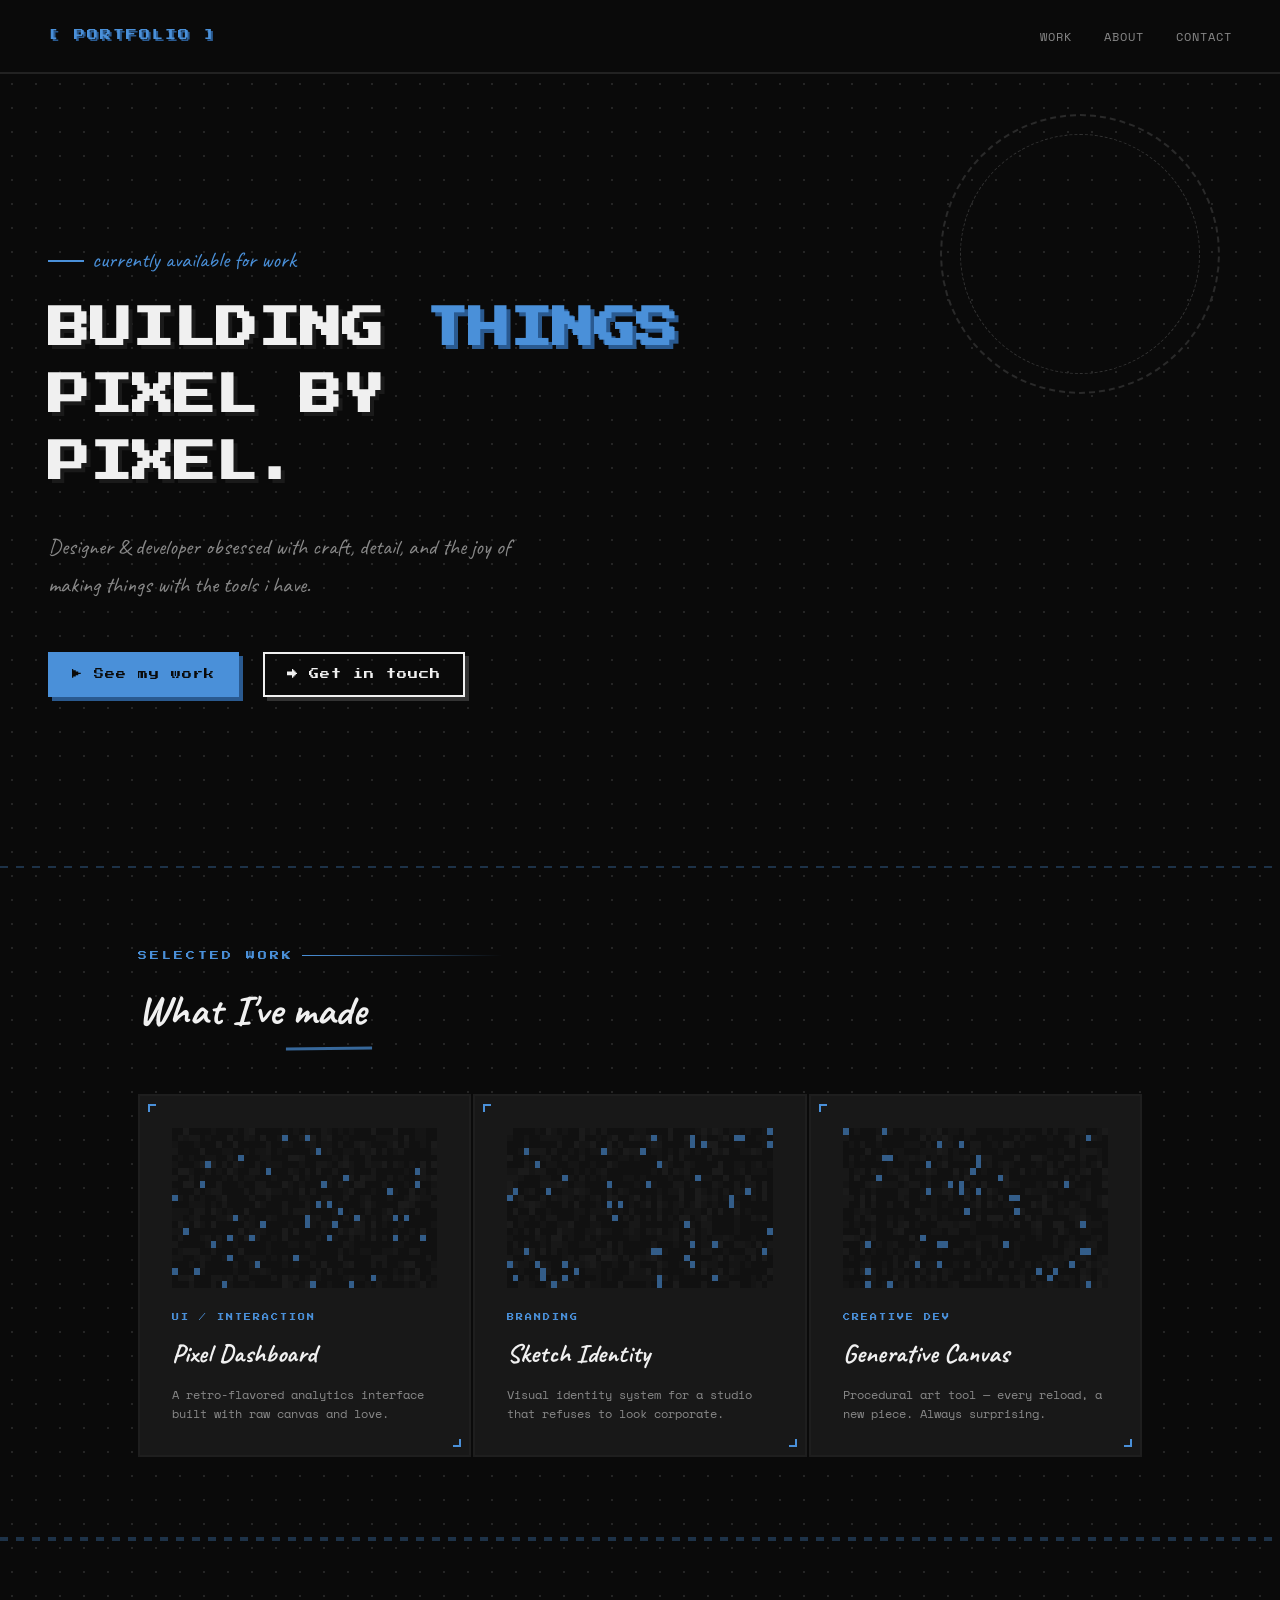
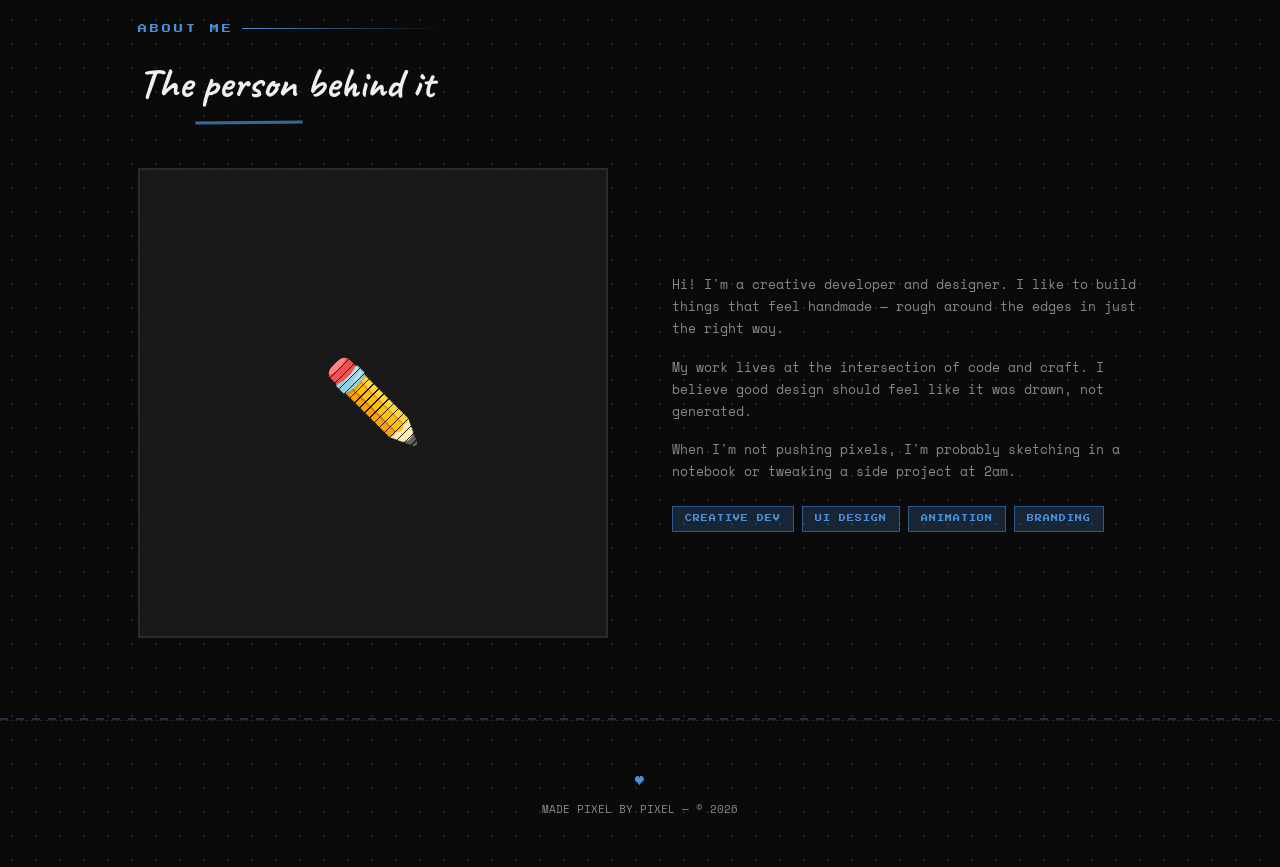
==== main.html @ 8b28a006 "init: template" ====
<!DOCTYPE html>
<html lang="en">
<head>
<meta charset="UTF-8">
<meta name="viewport" content="width=device-width, initial-scale=1.0">
<title>Portfolio — Style Guide</title>
<link href="https://fonts.googleapis.com/css2?family=Press+Start+2P&family=Caveat:wght@400;700&family=Space+Mono:wght@400;700&display=swap" rel="stylesheet">
<link rel="stylesheet" href="main.css">
</head>

<body>

<!-- ─── NAV ─────────────────────────────── -->
<nav>
  <div class="logo">[ PORTFOLIO ]</div>
  <ul class="nav-links">
    <li><a href="#">work</a></li>
    <li><a href="#">about</a></li>
    <li><a href="#">contact</a></li>
  </ul>
</nav>

<!-- ─── HERO ─────────────────────────────── -->
<div class="hero">
  <div class="eyebrow">currently available for work</div>
  <h1>BUILDING <span>THINGS</span><br>PIXEL BY<br>PIXEL.</h1>
  <p class="hero-sub">Designer & developer obsessed with craft, detail, and the joy of making things with the tools i have.</p>
  <div class="btn-group">
    <a href="#" class="btn btn-primary">▶ See my work</a>
    <a href="#" class="btn btn-outline">→ Get in touch</a>
  </div>
</div>

<div class="divider"></div>

<!-- ─── WORK ──────────────────────────────── -->
<section>
  <div class="section-label">selected work</div>
  <h2>What I've <span class="sketch-underline">made</span></h2>

  <div class="work-grid">
    <div class="work-card">
      <div class="card-img">
        <canvas id="c1" width="48" height="24"></canvas>
      </div>
      <div class="card-tag">UI / INTERACTION</div>
      <div class="card-title">Pixel Dashboard</div>
      <p class="card-desc">A retro-flavored analytics interface built with raw canvas and love.</p>
    </div>
    <div class="work-card">
      <div class="card-img">
        <canvas id="c2" width="48" height="24"></canvas>
      </div>
      <div class="card-tag">BRANDING</div>
      <div class="card-title">Sketch Identity</div>
      <p class="card-desc">Visual identity system for a studio that refuses to look corporate.</p>
    </div>
    <div class="work-card">
      <div class="card-img">
        <canvas id="c3" width="48" height="24"></canvas>
      </div>
      <div class="card-tag">CREATIVE DEV</div>
      <div class="card-title">Generative Canvas</div>
      <p class="card-desc">Procedural art tool — every reload, a new piece. Always surprising.</p>
    </div>
  </div>
</section>

<div class="divider"></div>

<!-- ─── STYLE GUIDE ──────────────────────── -->
<section class="hidden">
  <div class="section-label">style guide</div>
  <h2>The Design <span class="sketch-underline">System</span></h2>

  <div class="guide-grid">
    <!-- Colors -->
    <div class="guide-block">
      <div class="guide-title">// COLOR PALETTE</div>
      <div class="swatch-row">
        <div>
          <div class="swatch" style="background:#0a0a0a;border:2px solid #2a2a2a;"></div>
          <div class="swatch-label">BLACK<br>#0a0a0a</div>
        </div>
        <div>
          <div class="swatch" style="background:#181818;border:2px solid #2a2a2a;"></div>
          <div class="swatch-label">PANEL<br>#181818</div>
        </div>
        <div>
          <div class="swatch" style="background:#f0f0f0;"></div>
          <div class="swatch-label">WHITE<br>#f0f0f0</div>
        </div>
        <div>
          <div class="swatch" style="background:#4a90d9;"></div>
          <div class="swatch-label">BAY<br>#4a90d9</div>
        </div>
        <div>
          <div class="swatch" style="background:#2a5a90;"></div>
          <div class="swatch-label">DIM<br>#2a5a90</div>
        </div>
      </div>
    </div>

    <!-- Typography -->
    <div class="guide-block">
      <div class="guide-title">// TYPOGRAPHY</div>

      <div class="type-specimen">
        <div class="type-meta">Press Start 2P — headings, UI labels</div>
        <div style="font-family:'Press Start 2P',monospace;font-size:14px;color:var(--white);">HELLO WORLD</div>
      </div>
      <div class="type-specimen">
        <div class="type-meta">Caveat — display text, sketch feel</div>
        <div style="font-family:'Caveat',cursive;font-size:30px;font-weight:700;color:var(--white);">Hello World</div>
      </div>
      <div class="type-specimen">
        <div class="type-meta">Space Mono — body, code, UI</div>
        <div style="font-family:'Space Mono',monospace;font-size:13px;color:var(--white);">Hello World — 0123456789</div>
      </div>
    </div>

    <!-- Buttons -->
    <div class="guide-block">
      <div class="guide-title">// COMPONENTS — BUTTONS</div>
      <div style="display:flex;flex-direction:column;gap:1rem;align-items:flex-start;">
        <a href="#" class="btn btn-primary">▶ Primary Action</a>
        <a href="#" class="btn btn-outline">→ Secondary</a>
      </div>
    </div>

    <!-- Effects -->
    <div class="guide-block">
      <div class="guide-title">// EFFECTS & TEXTURE</div>
      <div style="display:flex;flex-direction:column;gap:1rem;">
        <div style="padding:1rem;background:var(--panel);border:2px solid #2a2a2a;position:relative;">
          <div style="position:absolute;top:6px;left:6px;width:6px;height:6px;border-top:2px solid var(--bay-blue);border-left:2px solid var(--bay-blue);"></div>
          <div style="position:absolute;bottom:6px;right:6px;width:6px;height:6px;border-bottom:2px solid var(--bay-blue);border-right:2px solid var(--bay-blue);"></div>
          <span style="font-size:12px;color:var(--muted);">Pixel corner card</span>
        </div>
        <div style="padding:1rem;background:var(--bay-glow);border:2px solid var(--bay-blue);box-shadow:0 0 18px var(--bay-glow);">
          <span style="font-size:12px;color:var(--bay-blue);font-family:'Press Start 2P',monospace;font-size:8px;">BLUE LIGHT PANEL</span>
        </div>
        <div style="height:2px;background:repeating-linear-gradient(90deg,var(--bay-blue) 0px,var(--bay-blue) 8px,transparent 8px,transparent 16px);"></div>
        <div style="font-family:'Caveat',cursive;font-size:18px;color:var(--muted);">— dashed rules, hatch fills, rough edges</div>
      </div>
    </div>
  </div>

  <!-- Skills tags demo -->
  <div class="guide-title" style="margin-top:1rem;">// TAGS & LABELS</div>
  <div class="skill-list">
    <span class="skill-pill">REACT</span>
    <span class="skill-pill">CANVAS</span>
    <span class="skill-pill">THREE.JS</span>
    <span class="skill-pill">CSS</span>
    <span class="skill-pill">MOTION</span>
    <span class="skill-pill">FIGMA</span>
  </div>
</section>

<div class="divider"></div>

<!-- ─── ABOUT ──────────────────────────────── -->
<section>
  <div class="section-label">about me</div>
  <h2>The <span class="sketch-underline">person</span> behind it</h2>

  <div class="about-wrap">
    <div class="sketch-avatar">✏️</div>
    <div class="about-text">
      <p>Hi! I'm a creative developer and designer. I like to build things that feel handmade — rough around the edges in just the right way.</p>
      <p>My work lives at the intersection of code and craft. I believe good design should feel like it was drawn, not generated.</p>
      <p>When I'm not pushing pixels, I'm probably sketching in a notebook or tweaking a side project at 2am.</p>
      <div class="skill-list">
        <span class="skill-pill">CREATIVE DEV</span>
        <span class="skill-pill">UI DESIGN</span>
        <span class="skill-pill">ANIMATION</span>
        <span class="skill-pill">BRANDING</span>
      </div>
    </div>
  </div>
</section>

<div class="divider"></div>

<!-- ─── FOOTER ────────────────────────────── -->
<footer>
  <div class="pixel-heart">♥</div>
  <p>MADE PIXEL BY PIXEL — © 2026</p>
</footer>

<!-- ─── CANVAS PIXEL ART FILLS ───────────── -->
<script>
  function drawPixelNoise(id, accentColor) {
    const canvas = document.getElementById(id);
    if (!canvas) return;
    const ctx = canvas.getContext('2d');
    const W = canvas.width, H = canvas.height;
    const palette = ['#111', '#181818', '#1e1e1e', '#222', accentColor || '#4a90d9'];
    for (let y = 0; y < H; y++) {
      for (let x = 0; x < W; x++) {
        const r = Math.random();
        let color;
        if (r < 0.55) color = palette[0];
        else if (r < 0.75) color = palette[1];
        else if (r < 0.88) color = palette[2];
        else if (r < 0.96) color = palette[3];
        else color = palette[4];
        ctx.fillStyle = color;
        ctx.fillRect(x, y, 1, 1);
      }
    }
  }
  drawPixelNoise('c1', '#4a90d9');
  drawPixelNoise('c2', '#4a90d9');
  drawPixelNoise('c3', '#4a90d9');
</script>

</body>
</html>
---- main.css ----
/* ─── DESIGN TOKENS ─────────────────────────────────── */
:root {
  --black: #0a0a0a;
  --off-black: #111111;
  --panel: #181818;
  --white: #f0f0f0;
  --muted: #888;
  --bay-blue: #4a90d9;
  --bay-glow: #4a90d933;
  --bay-dim: #2a5a90;
  --grid-color: #1e1e1e;
  --pixel: 2px;
}

/*  utilities */

.hidden {
  display: none;
}

/* ─── RESET ─────────────────────────────────────────── */
*,
*::before,
*::after {
  box-sizing: border-box;
  margin: 0;
  padding: 0;
}

/* ─── BODY ───────────────────────────────────────────── */
body {
  background-color: var(--black);
  color: var(--white);
  font-family: "Space Mono", monospace;
  font-size: 14px;
  line-height: 1.7;
  min-height: 100vh;
  /* Dot-grid background — sketch paper feel */
  background-image: radial-gradient(circle, #252525 1px, transparent 1px);
  background-size: 24px 24px;
  overflow-x: hidden;
}

/* ─── PIXEL BORDER UTILITY ──────────────────────────── */
/* Hand-drawn pixel border via box-shadow stacking */
.px-border {
  box-shadow:
    -2px 0 0 0 var(--white),
    2px 0 0 0 var(--white),
    0 -2px 0 0 var(--white),
    0 2px 0 0 var(--white),
    -2px -2px 0 0 var(--black),
    2px -2px 0 0 var(--black),
    -2px 2px 0 0 var(--black),
    2px 2px 0 0 var(--black);
}

.px-border-blue {
  box-shadow:
    -2px 0 0 0 var(--bay-blue),
    2px 0 0 0 var(--bay-blue),
    0 -2px 0 0 var(--bay-blue),
    0 2px 0 0 var(--bay-blue),
    -2px -2px 0 0 var(--black),
    2px -2px 0 0 var(--black),
    -2px 2px 0 0 var(--black),
    2px 2px 0 0 var(--black),
    0 0 24px 2px var(--bay-glow);
}

/* ─── PIXEL TEXT (display headings) ─────────────────── */
.font-pixel {
  font-family: "Press Start 2P", monospace;
}
.font-sketch {
  font-family: "Caveat", cursive;
}
.font-mono {
  font-family: "Space Mono", monospace;
}

/* ─── NAV ─────────────────────────────────────────────── */
nav {
  display: flex;
  align-items: center;
  justify-content: space-between;
  padding: 1.5rem 3rem;
  border-bottom: 2px solid #222;
  position: sticky;
  top: 0;
  background: var(--black);
  z-index: 100;
}

.logo {
  font-family: "Press Start 2P", monospace;
  font-size: 11px;
  color: var(--bay-blue);
  letter-spacing: 2px;
  text-shadow: 2px 2px 0 var(--bay-dim);
  image-rendering: pixelated;
}

.nav-links {
  display: flex;
  gap: 2rem;
  list-style: none;
}

.nav-links a {
  color: var(--muted);
  text-decoration: none;
  font-family: "Space Mono", monospace;
  font-size: 12px;
  letter-spacing: 1px;
  text-transform: uppercase;
  transition: color 0.15s;
  position: relative;
}

.nav-links a::after {
  content: "";
  position: absolute;
  bottom: -4px;
  left: 0;
  width: 0;
  height: 2px;
  background: var(--bay-blue);
  transition: width 0.2s;
}

.nav-links a:hover {
  color: var(--white);
}
.nav-links a:hover::after {
  width: 100%;
}

/* ─── HERO ─────────────────────────────────────────────── */
.hero {
  min-height: 88vh;
  display: flex;
  flex-direction: column;
  justify-content: center;
  padding: 4rem 3rem;
  position: relative;
  overflow: hidden;
}

/* Sketch corner deco (SVG inline) */
.hero::before {
  content: "";
  position: absolute;
  top: 40px;
  right: 60px;
  width: 280px;
  height: 280px;
  border: 2px dashed #2a2a2a;
  border-radius: 50%;
  animation: spin 30s linear infinite;
}

.hero::after {
  content: "";
  position: absolute;
  top: 60px;
  right: 80px;
  width: 240px;
  height: 240px;
  border: 1px dashed #333;
  border-radius: 50%;
  animation: spin 20s linear infinite reverse;
}

@keyframes spin {
  to {
    transform: rotate(360deg);
  }
}

.eyebrow {
  font-family: "Caveat", cursive;
  font-size: 22px;
  color: var(--bay-blue);
  margin-bottom: 1rem;
  display: flex;
  align-items: center;
  gap: 12px;
}

.eyebrow::before {
  content: "";
  display: inline-block;
  width: 32px;
  height: 2px;
  background: var(--bay-blue);
  image-rendering: pixelated;
  box-shadow: 4px 0 0 var(--bay-blue);
}

h1 {
  font-family: "Press Start 2P", monospace;
  font-size: clamp(20px, 3.5vw, 42px);
  line-height: 1.6;
  color: var(--white);
  text-shadow: 4px 4px 0 #1a1a1a;
  max-width: 700px;
  margin-bottom: 2rem;
}

h1 span {
  color: var(--bay-blue);
  text-shadow: 4px 4px 0 var(--bay-dim);
}

.hero-sub {
  font-family: "Caveat", cursive;
  font-size: 22px;
  color: var(--muted);
  max-width: 480px;
  margin-bottom: 3rem;
}

/* ─── BUTTONS ─────────────────────────────────────────── */
.btn {
  display: inline-flex;
  align-items: center;
  gap: 10px;
  font-family: "Press Start 2P", monospace;
  font-size: 10px;
  padding: 14px 24px;
  text-decoration: none;
  cursor: pointer;
  border: none;
  transition:
    transform 0.1s,
    box-shadow 0.1s;
  image-rendering: pixelated;
  letter-spacing: 1px;
}

.btn:active {
  transform: translate(2px, 2px);
}

.btn-primary {
  background: var(--bay-blue);
  color: var(--black);
  box-shadow: 4px 4px 0 var(--bay-dim);
}

.btn-primary:hover {
  box-shadow: 6px 6px 0 var(--bay-dim);
  transform: translate(-1px, -1px);
}

.btn-outline {
  background: transparent;
  color: var(--white);
  box-shadow:
    4px 4px 0 #333,
    inset 0 0 0 2px var(--white);
}

.btn-outline:hover {
  color: var(--bay-blue);
  box-shadow:
    4px 4px 0 var(--bay-dim),
    inset 0 0 0 2px var(--bay-blue);
  transform: translate(-1px, -1px);
}

.btn-group {
  display: flex;
  gap: 1.5rem;
  flex-wrap: wrap;
}

/* ─── SECTION WRAPPER ─────────────────────────────────── */
section {
  padding: 5rem 3rem;
  max-width: 1100px;
  margin: 0 auto;
}

.section-label {
  font-family: "Press Start 2P", monospace;
  font-size: 9px;
  letter-spacing: 3px;
  color: var(--bay-blue);
  text-transform: uppercase;
  margin-bottom: 0.75rem;
  display: flex;
  align-items: center;
  gap: 8px;
}

.section-label::after {
  content: "";
  flex: 1;
  height: 1px;
  background: linear-gradient(90deg, var(--bay-blue), transparent);
  max-width: 200px;
}

h2 {
  font-family: "Caveat", cursive;
  font-size: 42px;
  font-weight: 700;
  margin-bottom: 3rem;
  color: var(--white);
}

/* ─── WORK GRID ───────────────────────────────────────── */
.work-grid {
  display: grid;
  grid-template-columns: repeat(auto-fill, minmax(300px, 1fr));
  gap: 2px;
}

.work-card {
  background: var(--panel);
  padding: 2rem;
  position: relative;
  cursor: pointer;
  transition: background 0.2s;
  border: 2px solid #1e1e1e;
}

.work-card:hover {
  background: #1c1c1c;
  border-color: var(--bay-blue);
  box-shadow: 0 0 20px var(--bay-glow);
}

/* Pixel corner decorations on cards */
.work-card::before,
.work-card::after {
  content: "";
  position: absolute;
  width: 8px;
  height: 8px;
  border-color: var(--bay-blue);
  border-style: solid;
}

.work-card::before {
  top: 8px;
  left: 8px;
  border-width: 2px 0 0 2px;
}

.work-card::after {
  bottom: 8px;
  right: 8px;
  border-width: 0 2px 2px 0;
}

/* Pixel image placeholder */
.card-img {
  width: 100%;
  height: 160px;
  background: var(--off-black);
  margin-bottom: 1.5rem;
  image-rendering: pixelated;
  position: relative;
  overflow: hidden;
  display: flex;
  align-items: center;
  justify-content: center;
}

/* Procedural pixel art pattern on hover */
.card-img canvas {
  position: absolute;
  top: 0;
  left: 0;
  width: 100%;
  height: 100%;
  image-rendering: pixelated;
  opacity: 0.6;
}

.card-tag {
  font-family: "Press Start 2P", monospace;
  font-size: 7px;
  color: var(--bay-blue);
  letter-spacing: 2px;
  text-transform: uppercase;
  margin-bottom: 0.5rem;
}

.card-title {
  font-family: "Caveat", cursive;
  font-size: 26px;
  font-weight: 700;
  margin-bottom: 0.5rem;
}

.card-desc {
  font-size: 12px;
  color: var(--muted);
  line-height: 1.6;
}

/* ─── STYLE GUIDE SECTION ────────────────────────────── */
.guide-grid {
  display: grid;
  grid-template-columns: 1fr 1fr;
  gap: 3rem;
  margin-bottom: 3rem;
}

.guide-block {
}

.guide-title {
  font-family: "Press Start 2P", monospace;
  font-size: 8px;
  color: var(--bay-blue);
  letter-spacing: 2px;
  margin-bottom: 1.5rem;
  padding-bottom: 0.5rem;
  border-bottom: 1px dashed #333;
}

/* Color swatches */
.swatch-row {
  display: flex;
  gap: 8px;
  flex-wrap: wrap;
  margin-bottom: 1rem;
}

.swatch {
  width: 56px;
  height: 56px;
  display: flex;
  flex-direction: column;
  align-items: center;
  justify-content: flex-end;
  padding-bottom: 4px;
  image-rendering: pixelated;
}

.swatch-label {
  font-family: "Press Start 2P", monospace;
  font-size: 6px;
  margin-top: 6px;
  color: var(--muted);
  text-align: center;
}

/* Type specimens */
.type-specimen {
  margin-bottom: 1.5rem;
}
.type-meta {
  font-size: 10px;
  color: var(--muted);
  font-family: "Space Mono", monospace;
  margin-bottom: 4px;
}

/* ─── ABOUT / CONTACT ────────────────────────────────── */
.about-wrap {
  display: grid;
  grid-template-columns: 1fr 1fr;
  gap: 4rem;
  align-items: center;
}

.sketch-avatar {
  aspect-ratio: 1;
  background: var(--panel);
  border: 2px solid #2a2a2a;
  display: flex;
  align-items: center;
  justify-content: center;
  font-family: "Caveat", cursive;
  font-size: 80px;
  position: relative;
  overflow: hidden;
}

/* Sketch hatch lines on avatar */
.sketch-avatar::before {
  content: "";
  position: absolute;
  inset: 0;
  background-image: repeating-linear-gradient(
    -45deg,
    transparent,
    transparent 6px,
    #1a1a1a 6px,
    #1a1a1a 7px
  );
}

.about-text p {
  color: var(--muted);
  margin-bottom: 1rem;
  font-size: 13px;
}

.skill-list {
  display: flex;
  flex-wrap: wrap;
  gap: 8px;
  margin-top: 1.5rem;
}

.skill-pill {
  font-family: "Press Start 2P", monospace;
  font-size: 7px;
  color: var(--bay-blue);
  border: 1px solid var(--bay-dim);
  padding: 6px 12px;
  background: var(--bay-glow);
  letter-spacing: 1px;
}

/* ─── FOOTER ─────────────────────────────────────────── */
footer {
  text-align: center;
  padding: 3rem;
  border-top: 1px dashed #222;
}

footer .pixel-heart {
  display: inline-block;
  color: var(--bay-blue);
  font-family: "Press Start 2P", monospace;
  font-size: 10px;
  animation: pulse 1.5s steps(1) infinite;
}

@keyframes pulse {
  0%,
  100% {
    opacity: 1;
  }
  50% {
    opacity: 0;
  }
}

footer p {
  font-size: 11px;
  color: var(--muted);
  margin-top: 0.5rem;
  font-family: "Space Mono", monospace;
}

/* ─── DIVIDER ─────────────────────────────────────────── */
.divider {
  width: 100%;
  height: 2px;
  background: repeating-linear-gradient(
    90deg,
    var(--bay-blue) 0px,
    var(--bay-blue) 8px,
    transparent 8px,
    transparent 16px
  );
  opacity: 0.3;
  margin: 0;
}

/* ─── SKETCH UNDERLINE ─────────────────────────────── */
.sketch-underline {
  position: relative;
  display: inline-block;
}

.sketch-underline::after {
  content: "";
  position: absolute;
  bottom: -4px;
  left: -4px;
  right: -4px;
  height: 3px;
  background: var(--bay-blue);
  transform: rotate(-0.5deg) scaleX(1.05);
  opacity: 0.7;
}

/* ─── CURSOR ──────────────────────────────────────────── */
body {
  cursor: crosshair;
}
a,
button {
  cursor: crosshair;
}

/* ─── SCROLLBAR ───────────────────────────────────────── */
::-webkit-scrollbar {
  width: 6px;
}
::-webkit-scrollbar-track {
  background: var(--black);
}
::-webkit-scrollbar-thumb {
  background: var(--bay-dim);
}

/* ─── SELECTION ───────────────────────────────────────── */
::selection {
  background: var(--bay-blue);
  color: var(--black);
}

/* ─── RESPONSIVE ──────────────────────────────────────── */
@media (max-width: 700px) {
  nav {
    padding: 1rem 1.5rem;
  }
  .hero {
    padding: 3rem 1.5rem;
  }
  section {
    padding: 3rem 1.5rem;
  }
  h1 {
    font-size: 18px;
  }
  .guide-grid,
  .about-wrap {
    grid-template-columns: 1fr;
  }
}
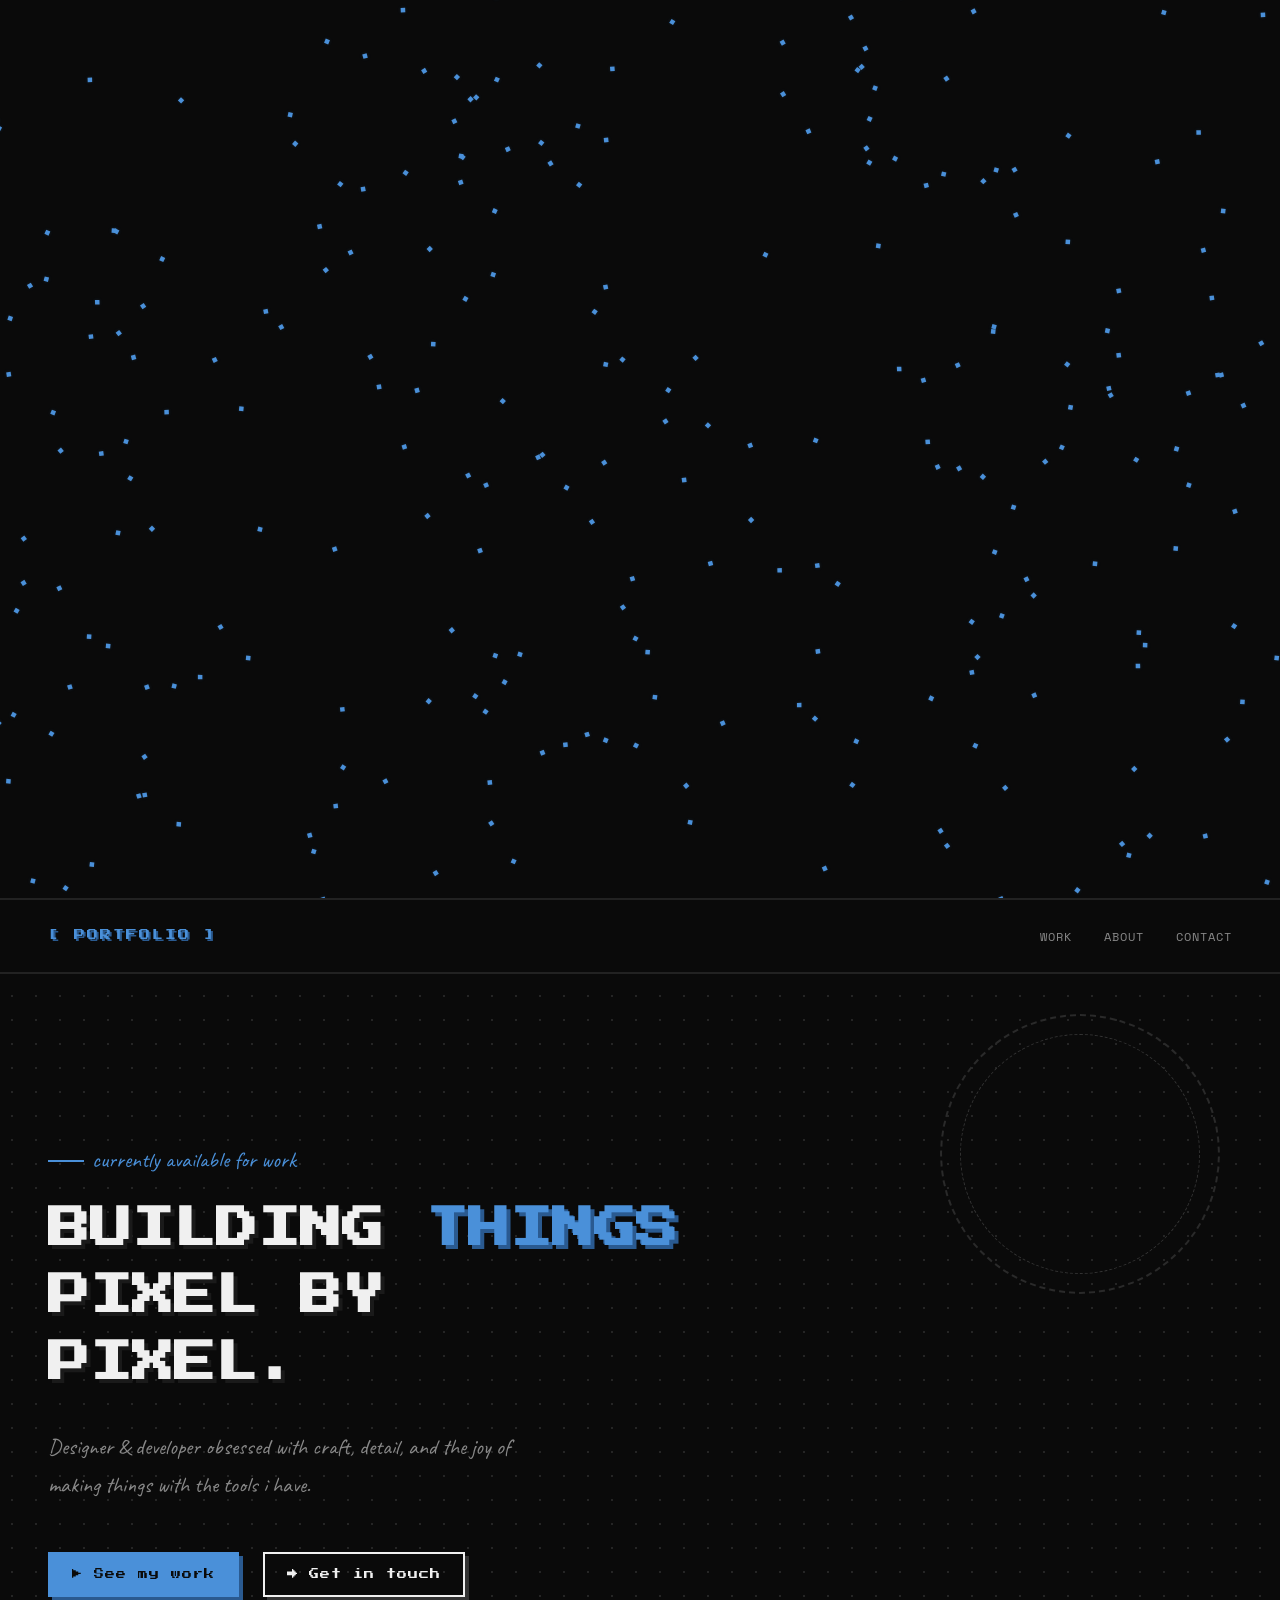
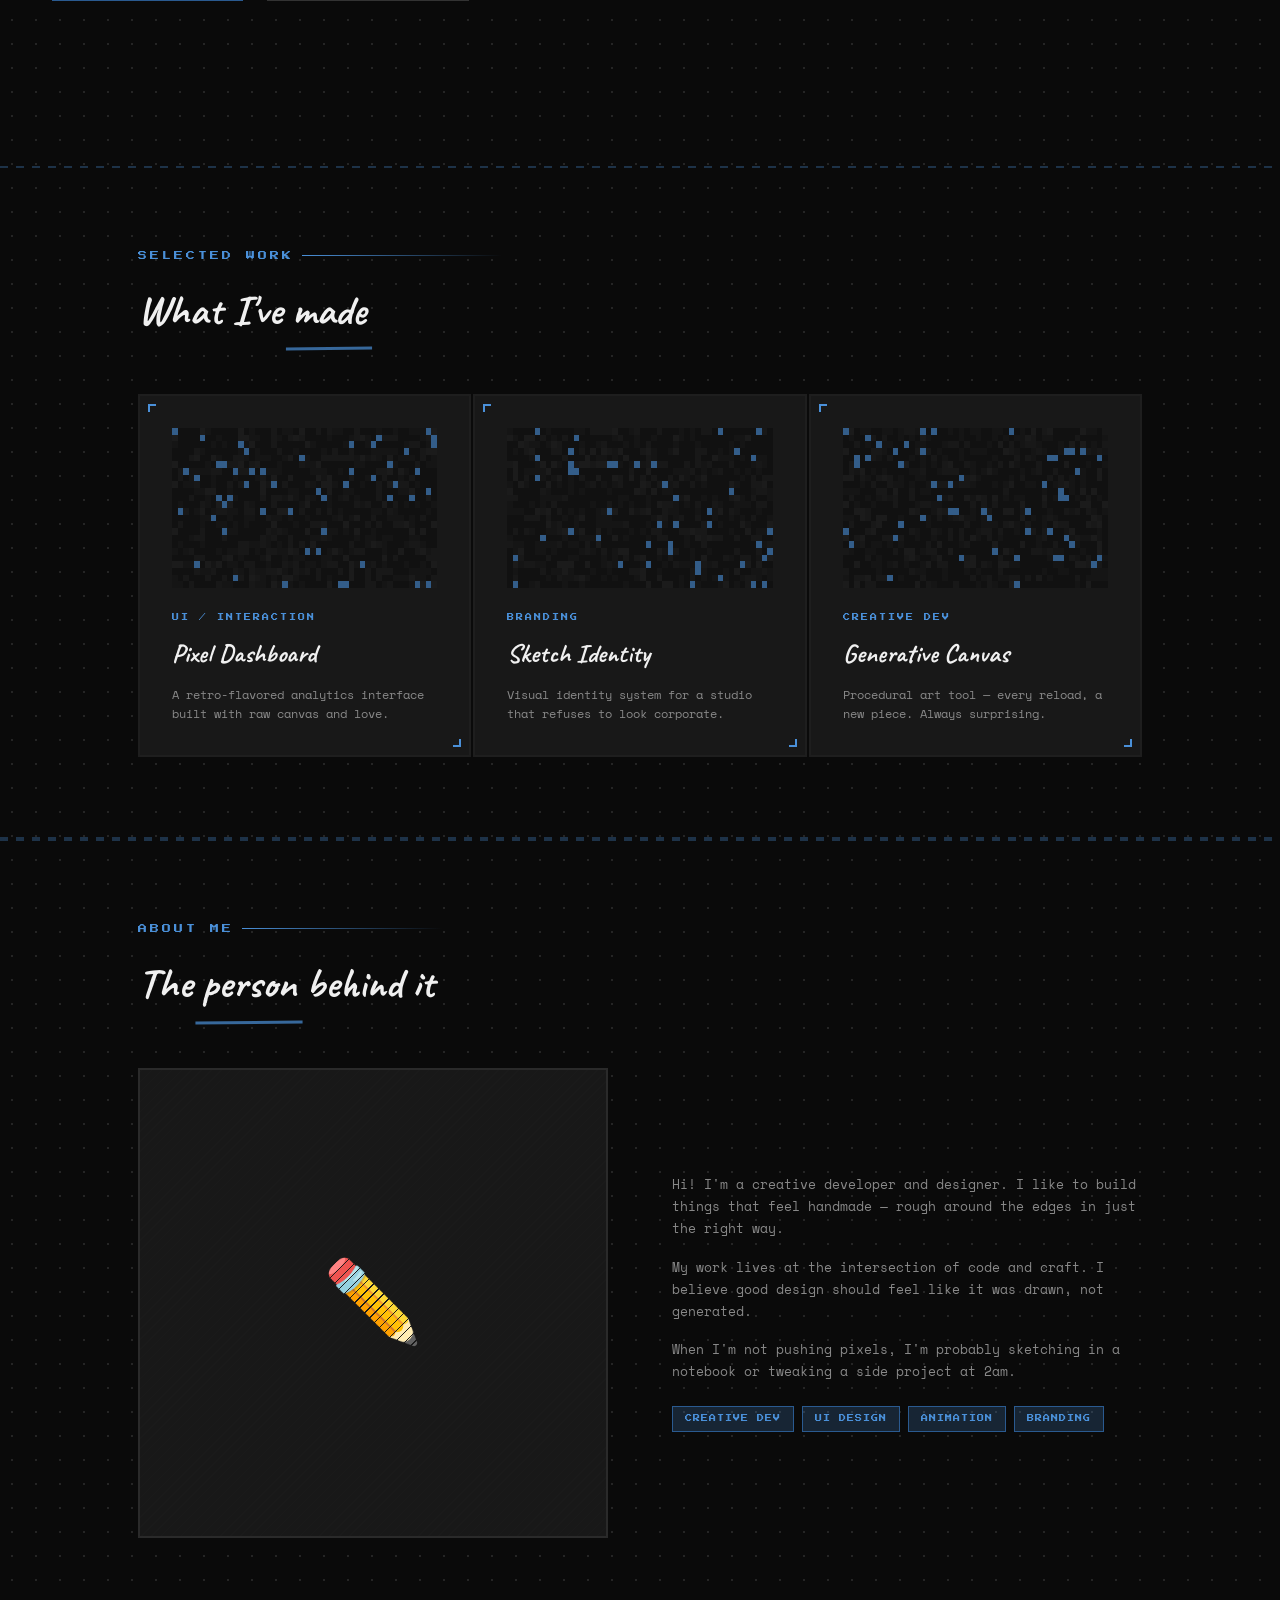
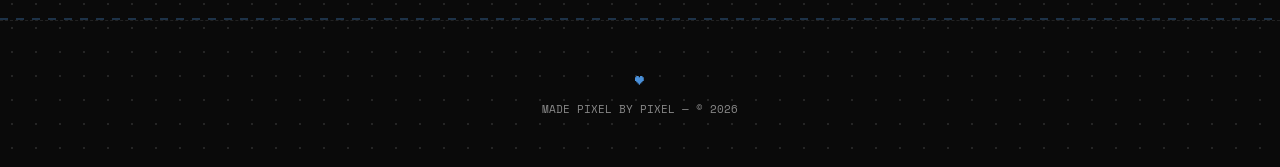
==== commit a3048701: "feat: cool animation" ====
--- a/main.html
+++ b/main.html
@@ -9,6 +9,18 @@
 </head>
 
 <body>
+
+<!-- ─── ENTRY ANIMATION OVERLAY ──────────── -->
+<div id="entry-overlay">
+  <div id="name-reveal">[ YOUR NAME ]</div>
+  <div id="pixel-grid-container">
+    <div id="pixel-grid"></div>
+  </div>
+  <div id="entry-hint">
+    <span class="hint-icon">↖</span>
+    <span>Move your mouse to reveal</span>
+  </div>
+</div>
 
 <!-- ─── NAV ─────────────────────────────── -->
 <nav>
@@ -189,7 +201,7 @@
   <p>MADE PIXEL BY PIXEL — © 2026</p>
 </footer>
 
-<!-- ─── CANVAS PIXEL ART FILLS ───────────── -->
+<!-- ─── CANVAS PIXEL ART FILLS & ENTRY ANIM ───────────── -->
 <script>
   function drawPixelNoise(id, accentColor) {
     const canvas = document.getElementById(id);
@@ -214,6 +226,129 @@
   drawPixelNoise('c1', '#4a90d9');
   drawPixelNoise('c2', '#4a90d9');
   drawPixelNoise('c3', '#4a90d9');
+
+  // ─── ENTRY ANIMATION ─────────────
+  document.fonts.ready.then(() => {
+    const text = "SPEAKING WITH CODE";
+    const overlay = document.getElementById('entry-overlay');
+    if (!overlay) return;
+    const gridContainer = document.getElementById('pixel-grid');
+    const hint = document.getElementById('entry-hint');
+    
+    const canvas = document.createElement('canvas');
+    const ctx = canvas.getContext('2d');
+    
+    const fontSize = 12;
+    ctx.font = `${fontSize}px "Press Start 2P", monospace`;
+    
+    const textMetrics = ctx.measureText(text);
+    const width = Math.ceil(textMetrics.width);
+    const height = fontSize * 2;
+    
+    canvas.width = width;
+    canvas.height = height;
+    
+    ctx.font = `${fontSize}px "Press Start 2P", monospace`;
+    ctx.fillStyle = "white";
+    ctx.textBaseline = "top";
+    ctx.fillText(text, 0, fontSize * 0.2);
+    
+    const imgData = ctx.getImageData(0, 0, width, height);
+    const data = imgData.data;
+    
+    let minX = width, maxX = 0, minY = height, maxY = 0;
+    const pixels = [];
+    
+    for (let y = 0; y < height; y++) {
+      for (let x = 0; x < width; x++) {
+        const i = (y * width + x) * 4;
+        const alpha = data[i + 3];
+        if (alpha > 128) {
+          minX = Math.min(minX, x);
+          maxX = Math.max(maxX, x);
+          minY = Math.min(minY, y);
+          maxY = Math.max(maxY, y);
+          pixels.push({ x, y });
+        }
+      }
+    }
+    
+    const gridCols = maxX - minX + 1;
+    const gridRows = maxY - minY + 1;
+    
+    gridContainer.style.gridTemplateColumns = `repeat(${gridCols}, 1fr)`;
+    gridContainer.style.gridTemplateRows = `repeat(${gridRows}, 1fr)`;
+    
+    const gridWidth = gridCols * 6; // 5px cell + 1px gap
+    if (gridWidth > window.innerWidth * 0.9) {
+       gridContainer.style.transform = `scale(${(window.innerWidth * 0.9) / gridWidth})`;
+    }
+    
+    const cellMap = new Map();
+    for(let p of pixels) {
+       cellMap.set(`${p.x - minX},${p.y - minY}`, true);
+    }
+    
+    const pixelElements = [];
+    
+    for (let r = 0; r < gridRows; r++) {
+      for (let c = 0; c < gridCols; c++) {
+        const cell = document.createElement('div');
+        cell.className = 'pixel-cell';
+        if (cellMap.has(`${c},${r}`)) {
+          cell.classList.add('active');
+          const rx = (Math.random() - 0.5) * window.innerWidth * 2;
+          const ry = (Math.random() - 0.5) * window.innerHeight * 2;
+          const rz = (Math.random() - 0.5) * 720;
+          
+          cell.style.transform = `translate(${rx}px, ${ry}px) rotate(${rz}deg)`;
+          cell.style.opacity = '0';
+          cell.style.transitionDelay = `${Math.random() * 0.3}s`;
+          
+          pixelElements.push({ el: cell });
+        }
+        gridContainer.appendChild(cell);
+      }
+    }
+    
+    // Fade in scattered pixels
+    setTimeout(() => {
+      pixelElements.forEach(p => {
+        p.el.style.opacity = '1';
+      });
+    }, 100);
+
+    let interacted = false;
+    const hintTimeout = setTimeout(() => {
+      if (!interacted) {
+        hint.classList.add('visible');
+      }
+    }, 3000);
+
+    const onInteract = () => {
+      if (interacted) return;
+      interacted = true;
+      clearTimeout(hintTimeout);
+      hint.classList.remove('visible');
+      
+      // Animate pixels to original positions
+      pixelElements.forEach(p => {
+        p.el.style.transform = 'translate(0, 0) rotate(0deg)';
+      });
+      
+      // Reveal name after animation completes
+      setTimeout(() => {
+         const nameReveal = document.getElementById('name-reveal');
+         if (nameReveal) nameReveal.classList.add('visible');
+      }, 1500);
+      
+      window.removeEventListener('mousemove', onInteract);
+      window.removeEventListener('touchstart', onInteract);
+    };
+
+    window.addEventListener('mousemove', onInteract);
+    window.addEventListener('touchstart', onInteract);
+  });
 </script>
 
 </body>
--- a/main.css
+++ b/main.css
@@ -630,3 +630,81 @@
     grid-template-columns: 1fr;
   }
 }
+
+/* ─── ENTRY OVERLAY ──────────────────────────────────── */
+#entry-overlay {
+  position: relative;
+  width: 100%;
+  height: 100vh;
+  background-color: var(--black);
+  z-index: 10;
+  display: flex;
+  flex-direction: column;
+  align-items: center;
+  justify-content: center;
+  overflow: hidden;
+  border-bottom: 2px solid #222;
+}
+
+#name-reveal {
+  font-family: "Caveat", cursive;
+  font-size: 42px;
+  color: var(--white);
+  margin-bottom: 1.5rem;
+  opacity: 0;
+  transform: translateY(20px);
+  transition: opacity 1s ease, transform 1s ease;
+}
+
+#name-reveal.visible {
+  opacity: 1;
+  transform: translateY(0);
+}
+
+#pixel-grid {
+  display: grid;
+  gap: 1px;
+}
+
+.pixel-cell {
+  width: 5px;
+  height: 5px;
+  background-color: transparent;
+}
+
+.pixel-cell.active {
+  background-color: var(--bay-blue);
+  box-shadow: 0 0 4px var(--bay-glow);
+  transition: transform 1.5s cubic-bezier(0.175, 0.885, 0.32, 1.275), opacity 0.5s ease;
+}
+
+#entry-hint {
+  position: absolute;
+  bottom: 10%;
+  left: 50%;
+  transform: translateX(-50%);
+  font-family: "Space Mono", monospace;
+  font-size: 12px;
+  color: var(--muted);
+  display: flex;
+  align-items: center;
+  gap: 12px;
+  opacity: 0;
+  transition: opacity 0.5s ease;
+  pointer-events: none;
+}
+
+#entry-hint.visible {
+  opacity: 1;
+}
+
+.hint-icon {
+  font-family: "Press Start 2P", monospace;
+  font-size: 10px;
+  animation: bounce 1s infinite alternate;
+}
+
+@keyframes bounce {
+  from { transform: translate(-2px, -2px); }
+  to { transform: translate(2px, 2px); }
+}
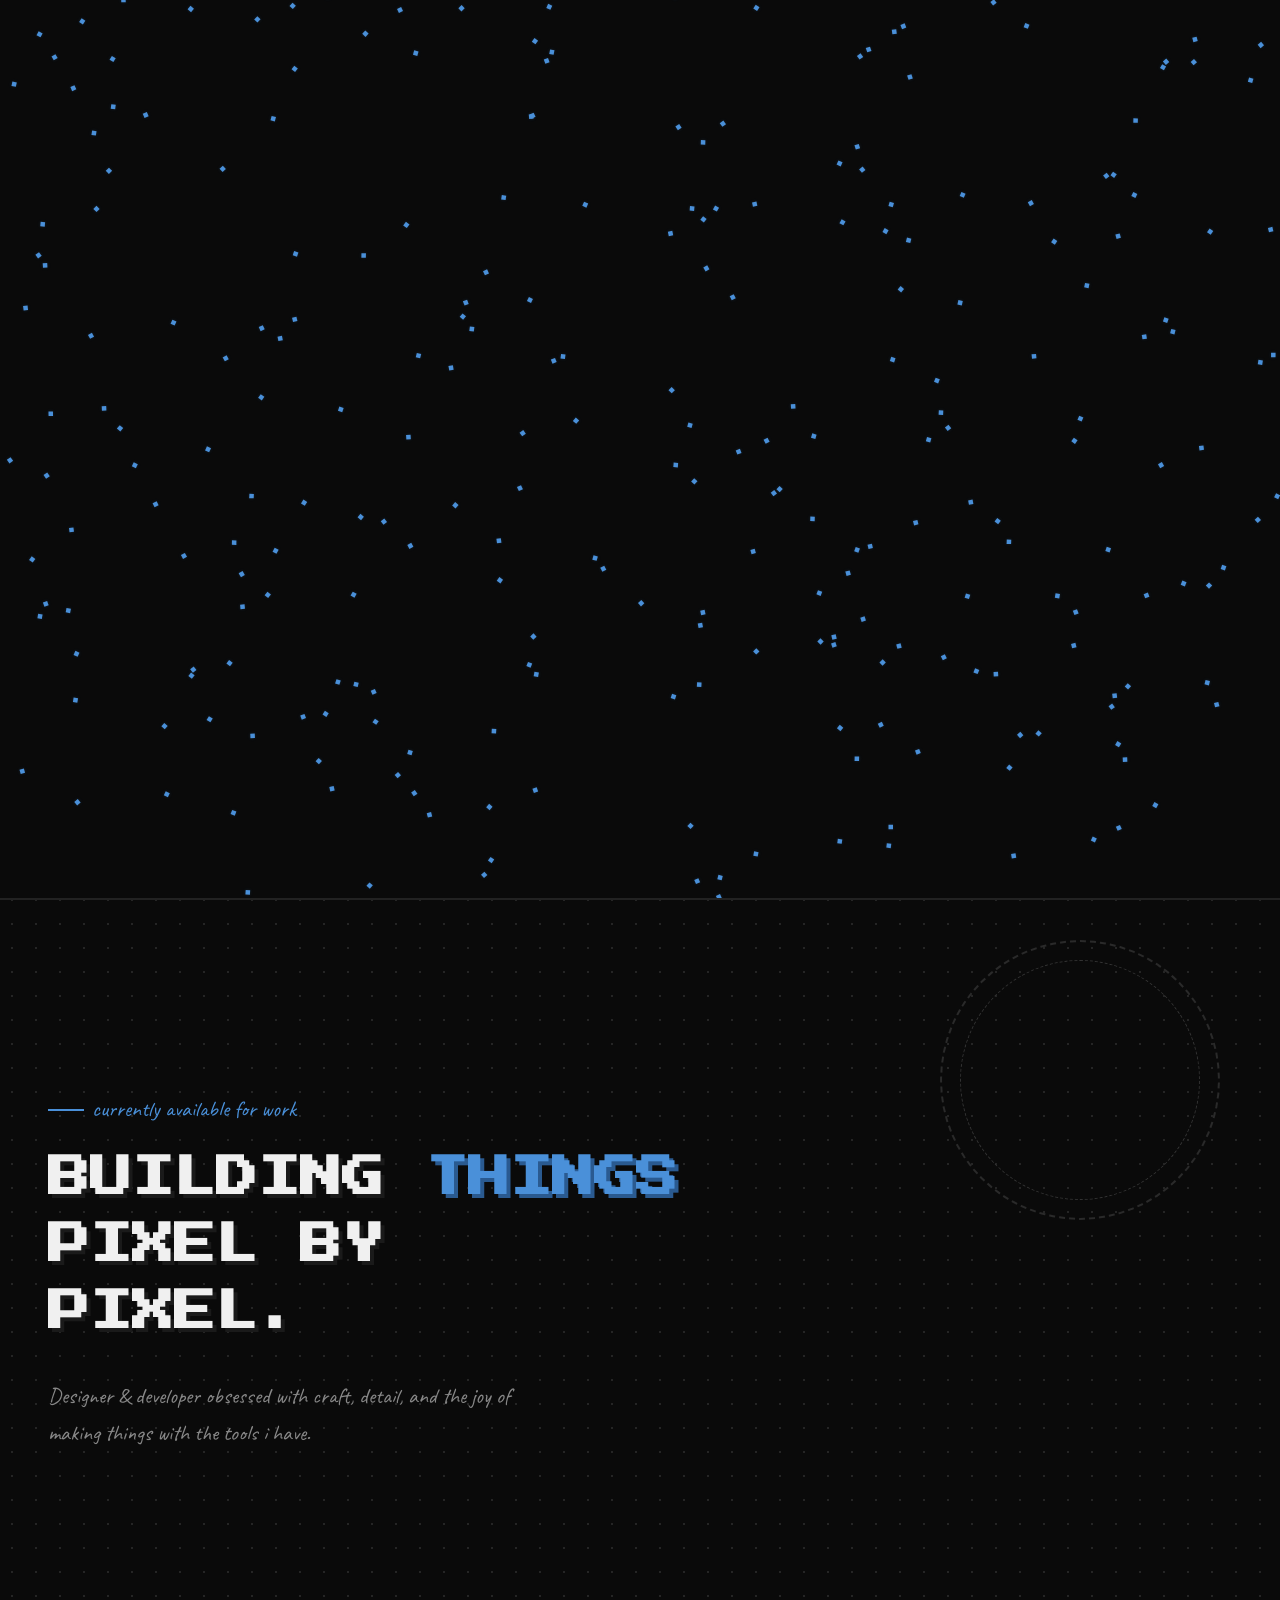
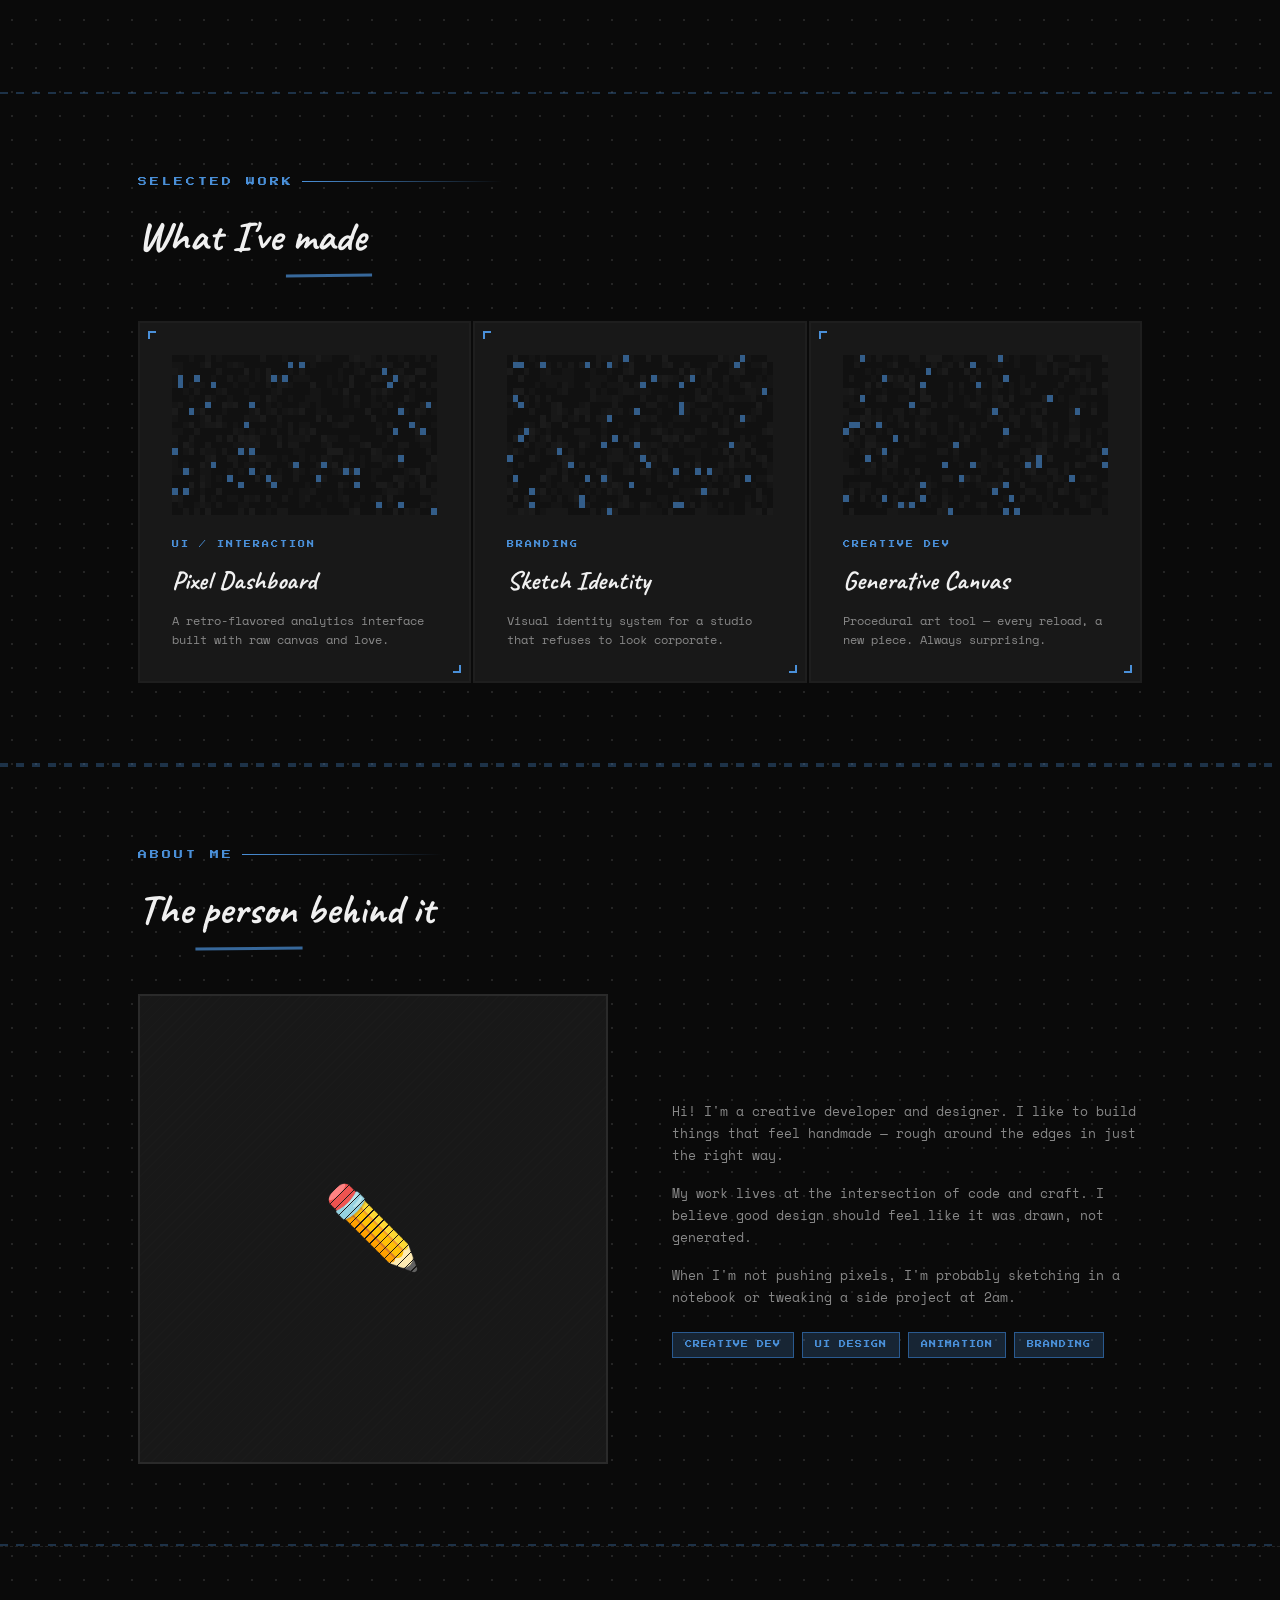
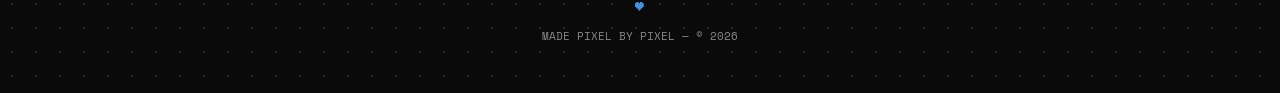
==== commit 18c77119: "feat: first version without data" ====
--- a/main.html
+++ b/main.html
@@ -12,9 +12,13 @@
 
 <!-- ─── ENTRY ANIMATION OVERLAY ──────────── -->
 <div id="entry-overlay">
-  <div id="name-reveal">[ YOUR NAME ]</div>
+  <div id="name-reveal">Fredy</div>
   <div id="pixel-grid-container">
     <div id="pixel-grid"></div>
+  </div>
+  <div id="overlay-btns" class="btn-group reveal-btns">
+    <a href="#" class="btn btn-primary">▶ See my work</a>
+    <a href="#" class="btn btn-outline">→ Get in touch</a>
   </div>
   <div id="entry-hint">
     <span class="hint-icon">↖</span>
@@ -37,10 +41,6 @@
   <div class="eyebrow">currently available for work</div>
   <h1>BUILDING <span>THINGS</span><br>PIXEL BY<br>PIXEL.</h1>
   <p class="hero-sub">Designer & developer obsessed with craft, detail, and the joy of making things with the tools i have.</p>
-  <div class="btn-group">
-    <a href="#" class="btn btn-primary">▶ See my work</a>
-    <a href="#" class="btn btn-outline">→ Get in touch</a>
-  </div>
 </div>
 
 <div class="divider"></div>
@@ -336,10 +336,19 @@
         p.el.style.transform = 'translate(0, 0) rotate(0deg)';
       });
       
-      // Reveal name after animation completes
+      // Reveal name, nav, and dot background after animation completes
       setTimeout(() => {
          const nameReveal = document.getElementById('name-reveal');
          if (nameReveal) nameReveal.classList.add('visible');
+         
+         const nav = document.querySelector('nav');
+         if (nav) nav.classList.add('visible');
+         
+         const overlay = document.getElementById('entry-overlay');
+         if (overlay) overlay.classList.add('transparent-bg');
+
+         const btns = document.getElementById('overlay-btns');
+         if (btns) btns.classList.add('visible');
       }, 1500);
       
       window.removeEventListener('mousemove', onInteract);
--- a/main.css
+++ b/main.css
@@ -86,10 +86,20 @@
   justify-content: space-between;
   padding: 1.5rem 3rem;
   border-bottom: 2px solid #222;
-  position: sticky;
+  position: fixed;
   top: 0;
+  left: 0;
+  width: 100%;
   background: var(--black);
   z-index: 100;
+  opacity: 0;
+  transform: translateY(-100%);
+  transition: opacity 1s ease, transform 1s ease;
+}
+
+nav.visible {
+  opacity: 1;
+  transform: translateY(0);
 }
 
 .logo {
@@ -644,6 +654,11 @@
   justify-content: center;
   overflow: hidden;
   border-bottom: 2px solid #222;
+  transition: background-color 1.5s ease;
+}
+
+#entry-overlay.transparent-bg {
+  background-color: transparent;
 }
 
 #name-reveal {
@@ -661,6 +676,19 @@
   transform: translateY(0);
 }
 
+.reveal-btns {
+  margin-top: 3rem;
+  opacity: 0;
+  transform: translateY(20px);
+  transition: opacity 1s ease 0.3s, transform 1s ease 0.3s;
+  z-index: 20;
+}
+
+.reveal-btns.visible {
+  opacity: 1;
+  transform: translateY(0);
+}
+
 #pixel-grid {
   display: grid;
   gap: 1px;
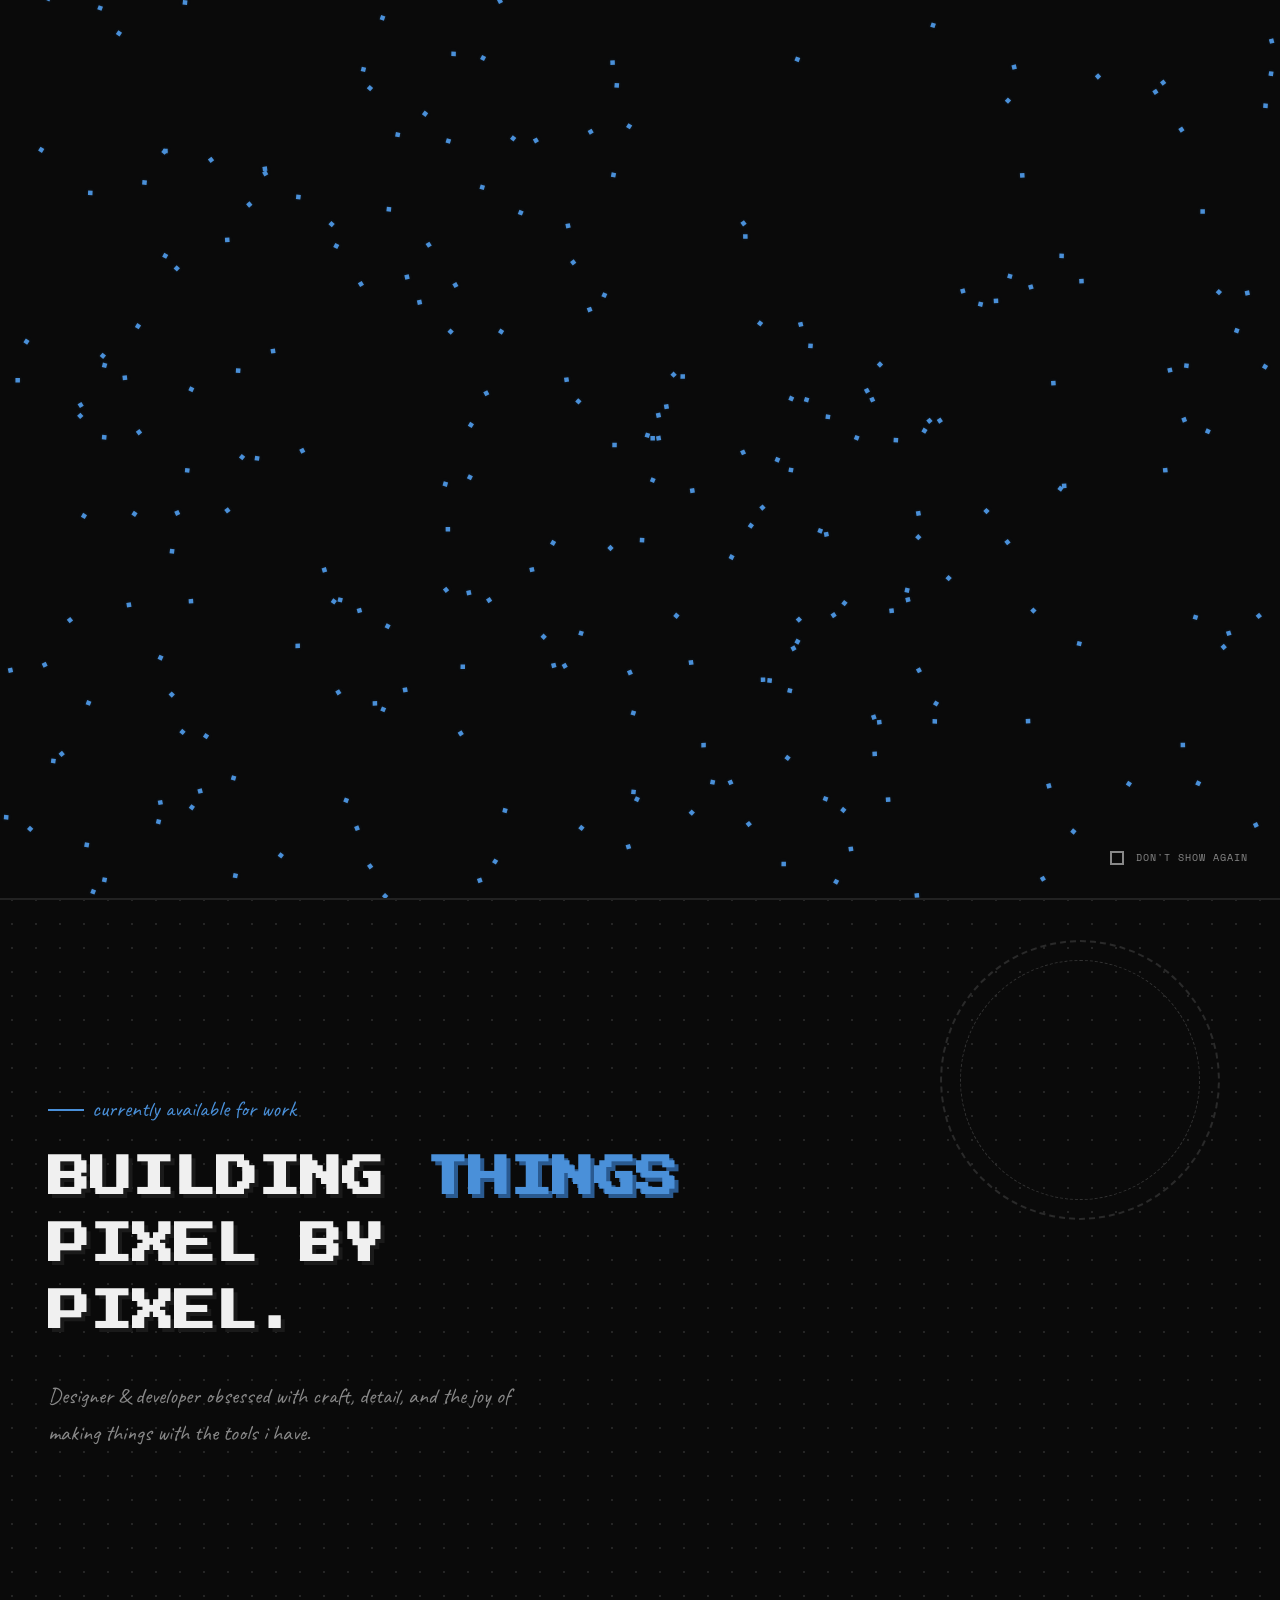
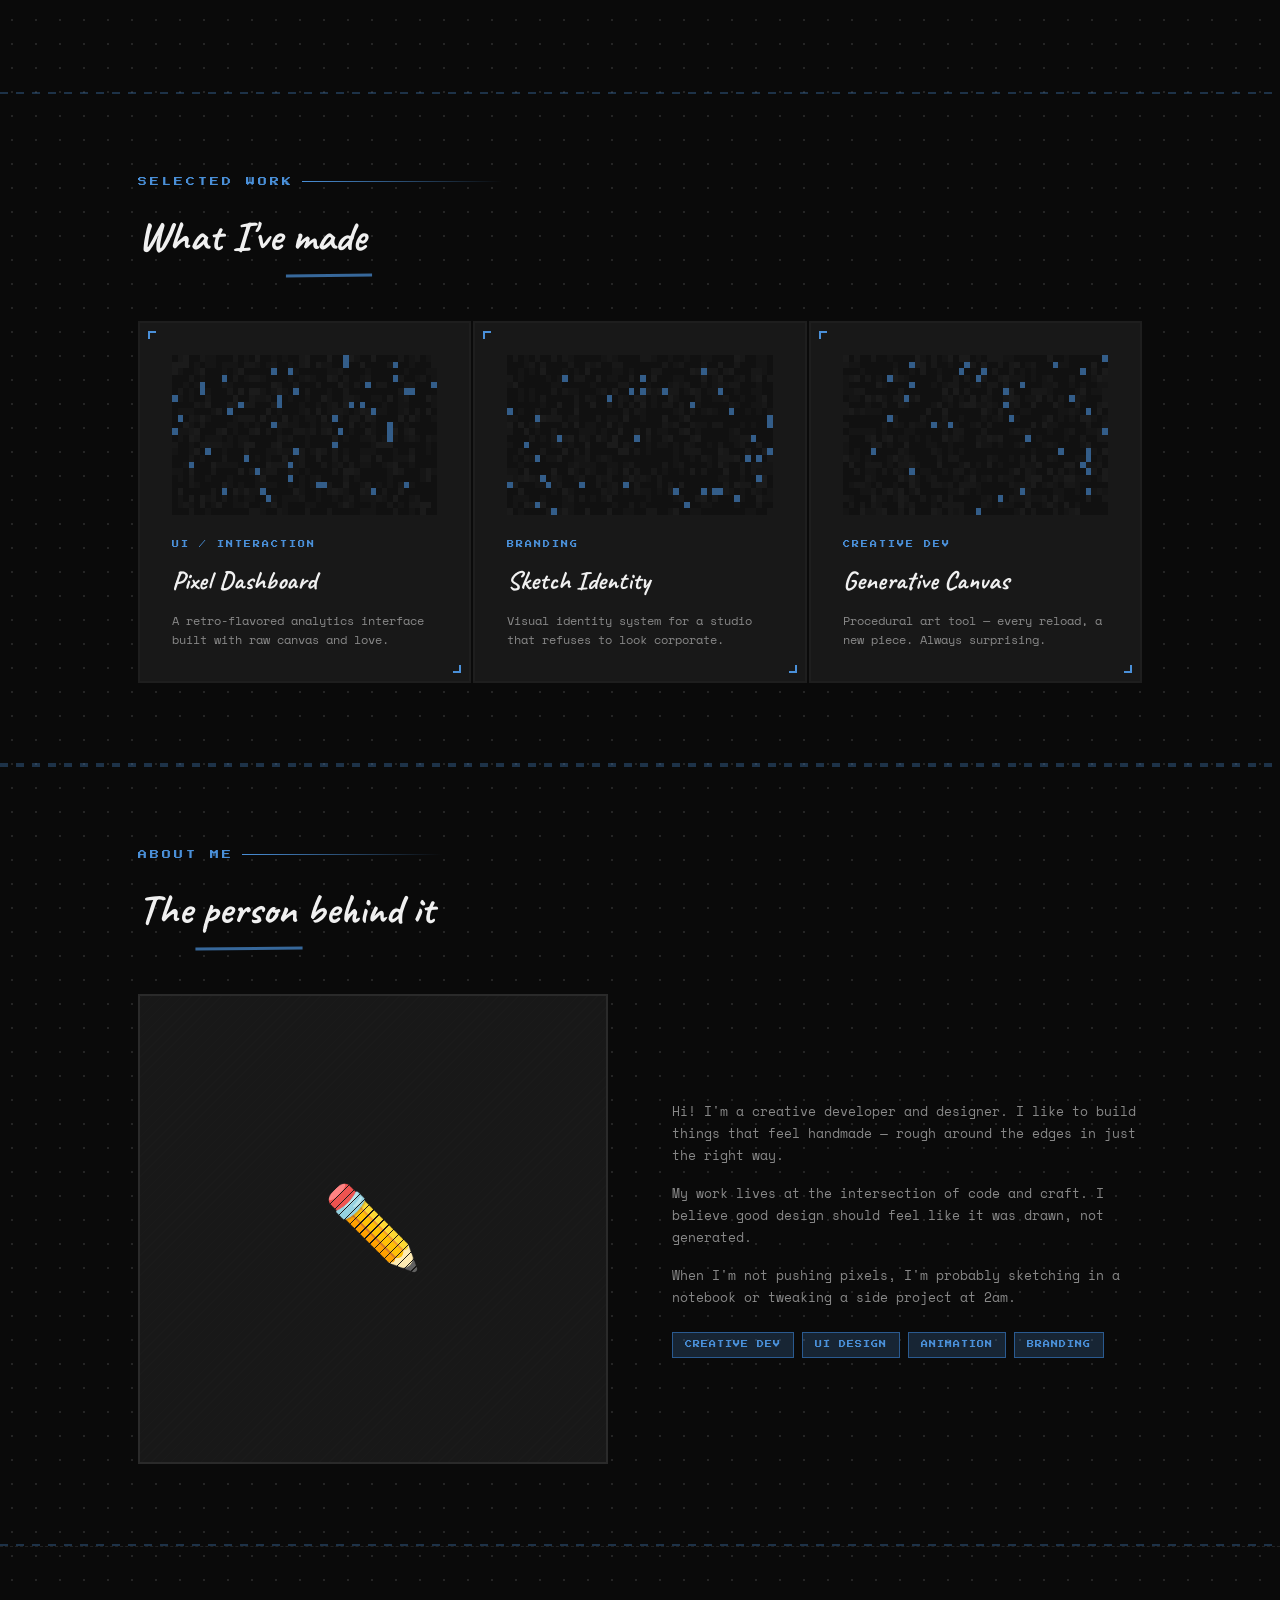
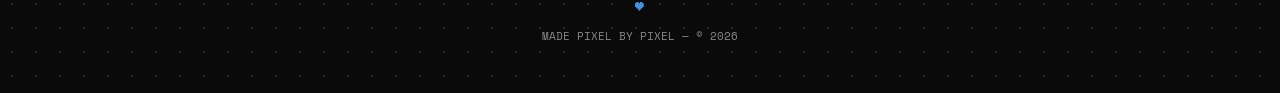
==== commit f5cfe74a: "feat: add animation cancelation check" ====
--- a/main.html
+++ b/main.html
@@ -8,7 +8,7 @@
 <link rel="stylesheet" href="main.css">
 </head>
 
-<body>
+<body class="no-scroll">
 
 <!-- ─── ENTRY ANIMATION OVERLAY ──────────── -->
 <div id="entry-overlay">
@@ -24,14 +24,21 @@
     <span class="hint-icon">↖</span>
     <span>Move your mouse to reveal</span>
   </div>
+  <div class="skip-container">
+    <label class="skip-label">
+      <input type="checkbox" id="skip-animation-check">
+      <span class="custom-checkbox"></span>
+      Don't show again
+    </label>
+  </div>
 </div>
 
 <!-- ─── NAV ─────────────────────────────── -->
 <nav>
   <div class="logo">[ PORTFOLIO ]</div>
   <ul class="nav-links">
-    <li><a href="#">work</a></li>
-    <li><a href="#">about</a></li>
+    <li><a href="#work">work</a></li>
+    <li><a href="#about">about</a></li>
     <li><a href="#">contact</a></li>
   </ul>
 </nav>
@@ -46,7 +53,7 @@
 <div class="divider"></div>
 
 <!-- ─── WORK ──────────────────────────────── -->
-<section>
+<section id="work">
   <div class="section-label">selected work</div>
   <h2>What I've <span class="sketch-underline">made</span></h2>
 
@@ -173,7 +180,7 @@
 <div class="divider"></div>
 
 <!-- ─── ABOUT ──────────────────────────────── -->
-<section>
+<section id="about">
   <div class="section-label">about me</div>
   <h2>The <span class="sketch-underline">person</span> behind it</h2>
 
@@ -202,163 +209,7 @@
 </footer>
 
 <!-- ─── CANVAS PIXEL ART FILLS & ENTRY ANIM ───────────── -->
-<script>
-  function drawPixelNoise(id, accentColor) {
-    const canvas = document.getElementById(id);
-    if (!canvas) return;
-    const ctx = canvas.getContext('2d');
-    const W = canvas.width, H = canvas.height;
-    const palette = ['#111', '#181818', '#1e1e1e', '#222', accentColor || '#4a90d9'];
-    for (let y = 0; y < H; y++) {
-      for (let x = 0; x < W; x++) {
-        const r = Math.random();
-        let color;
-        if (r < 0.55) color = palette[0];
-        else if (r < 0.75) color = palette[1];
-        else if (r < 0.88) color = palette[2];
-        else if (r < 0.96) color = palette[3];
-        else color = palette[4];
-        ctx.fillStyle = color;
-        ctx.fillRect(x, y, 1, 1);
-      }
-    }
-  }
-  drawPixelNoise('c1', '#4a90d9');
-  drawPixelNoise('c2', '#4a90d9');
-  drawPixelNoise('c3', '#4a90d9');
-
-  // ─── ENTRY ANIMATION ─────────────
-  document.fonts.ready.then(() => {
-    const text = "SPEAKING WITH CODE";
-    const overlay = document.getElementById('entry-overlay');
-    if (!overlay) return;
-    const gridContainer = document.getElementById('pixel-grid');
-    const hint = document.getElementById('entry-hint');
-    
-    const canvas = document.createElement('canvas');
-    const ctx = canvas.getContext('2d');
-    
-    const fontSize = 12;
-    ctx.font = `${fontSize}px "Press Start 2P", monospace`;
-    
-    const textMetrics = ctx.measureText(text);
-    const width = Math.ceil(textMetrics.width);
-    const height = fontSize * 2;
-    
-    canvas.width = width;
-    canvas.height = height;
-    
-    ctx.font = `${fontSize}px "Press Start 2P", monospace`;
-    ctx.fillStyle = "white";
-    ctx.textBaseline = "top";
-    ctx.fillText(text, 0, fontSize * 0.2);
-    
-    const imgData = ctx.getImageData(0, 0, width, height);
-    const data = imgData.data;
-    
-    let minX = width, maxX = 0, minY = height, maxY = 0;
-    const pixels = [];
-    
-    for (let y = 0; y < height; y++) {
-      for (let x = 0; x < width; x++) {
-        const i = (y * width + x) * 4;
-        const alpha = data[i + 3];
-        if (alpha > 128) {
-          minX = Math.min(minX, x);
-          maxX = Math.max(maxX, x);
-          minY = Math.min(minY, y);
-          maxY = Math.max(maxY, y);
-          pixels.push({ x, y });
-        }
-      }
-    }
-    
-    const gridCols = maxX - minX + 1;
-    const gridRows = maxY - minY + 1;
-    
-    gridContainer.style.gridTemplateColumns = `repeat(${gridCols}, 1fr)`;
-    gridContainer.style.gridTemplateRows = `repeat(${gridRows}, 1fr)`;
-    
-    const gridWidth = gridCols * 6; // 5px cell + 1px gap
-    if (gridWidth > window.innerWidth * 0.9) {
-       gridContainer.style.transform = `scale(${(window.innerWidth * 0.9) / gridWidth})`;
-    }
-    
-    const cellMap = new Map();
-    for(let p of pixels) {
-       cellMap.set(`${p.x - minX},${p.y - minY}`, true);
-    }
-    
-    const pixelElements = [];
-    
-    for (let r = 0; r < gridRows; r++) {
-      for (let c = 0; c < gridCols; c++) {
-        const cell = document.createElement('div');
-        cell.className = 'pixel-cell';
-        if (cellMap.has(`${c},${r}`)) {
-          cell.classList.add('active');
-          const rx = (Math.random() - 0.5) * window.innerWidth * 2;
-          const ry = (Math.random() - 0.5) * window.innerHeight * 2;
-          const rz = (Math.random() - 0.5) * 720;
-          
-          cell.style.transform = `translate(${rx}px, ${ry}px) rotate(${rz}deg)`;
-          cell.style.opacity = '0';
-          cell.style.transitionDelay = `${Math.random() * 0.3}s`;
-          
-          pixelElements.push({ el: cell });
-        }
-        gridContainer.appendChild(cell);
-      }
-    }
-    
-    // Fade in scattered pixels
-    setTimeout(() => {
-      pixelElements.forEach(p => {
-        p.el.style.opacity = '1';
-      });
-    }, 100);
-
-    let interacted = false;
-    const hintTimeout = setTimeout(() => {
-      if (!interacted) {
-        hint.classList.add('visible');
-      }
-    }, 3000);
-
-    const onInteract = () => {
-      if (interacted) return;
-      interacted = true;
-      clearTimeout(hintTimeout);
-      hint.classList.remove('visible');
-      
-      // Animate pixels to original positions
-      pixelElements.forEach(p => {
-        p.el.style.transform = 'translate(0, 0) rotate(0deg)';
-      });
-      
-      // Reveal name, nav, and dot background after animation completes
-      setTimeout(() => {
-         const nameReveal = document.getElementById('name-reveal');
-         if (nameReveal) nameReveal.classList.add('visible');
-         
-         const nav = document.querySelector('nav');
-         if (nav) nav.classList.add('visible');
-         
-         const overlay = document.getElementById('entry-overlay');
-         if (overlay) overlay.classList.add('transparent-bg');
-
-         const btns = document.getElementById('overlay-btns');
-         if (btns) btns.classList.add('visible');
-      }, 1500);
-      
-      window.removeEventListener('mousemove', onInteract);
-      window.removeEventListener('touchstart', onInteract);
-    };
-
-    window.addEventListener('mousemove', onInteract);
-    window.addEventListener('touchstart', onInteract);
-  });
-</script>
+<script src="scripts/opening-animation.js"></script>
 
 </body>
 </html>
--- a/main.css
+++ b/main.css
@@ -16,6 +16,10 @@
 
 .hidden {
   display: none;
+}
+
+.no-scroll {
+  overflow: hidden;
 }
 
 /* ─── RESET ─────────────────────────────────────────── */
@@ -694,6 +698,62 @@
   gap: 1px;
 }
 
+#pixel-grid div {
+  width: 5px;
+  height: 5px;
+}
+
+/* ─── SKIP TOGGLE ──────────────────────────────────── */
+.skip-container {
+  position: absolute;
+  bottom: 2rem;
+  right: 2rem;
+  z-index: 100;
+}
+
+.skip-label {
+  display: flex;
+  align-items: center;
+  gap: 12px;
+  font-family: "Space Mono", monospace;
+  font-size: 10px;
+  color: var(--muted);
+  cursor: pointer;
+  text-transform: uppercase;
+  letter-spacing: 1px;
+}
+
+.skip-label input {
+  display: none;
+}
+
+.custom-checkbox {
+  width: 14px;
+  height: 14px;
+  border: 2px solid var(--muted);
+  position: relative;
+  transition: border-color 0.2s;
+}
+
+.skip-label:hover .custom-checkbox {
+  border-color: var(--bay-blue);
+}
+
+.skip-label input:checked + .custom-checkbox {
+  border-color: var(--bay-blue);
+  background: var(--bay-blue);
+}
+
+.skip-label input:checked + .custom-checkbox::after {
+  content: "✔";
+  position: absolute;
+  top: 50%;
+  left: 50%;
+  transform: translate(-50%, -50%);
+  color: var(--black);
+  font-size: 10px;
+}
+
 .pixel-cell {
   width: 5px;
   height: 5px;
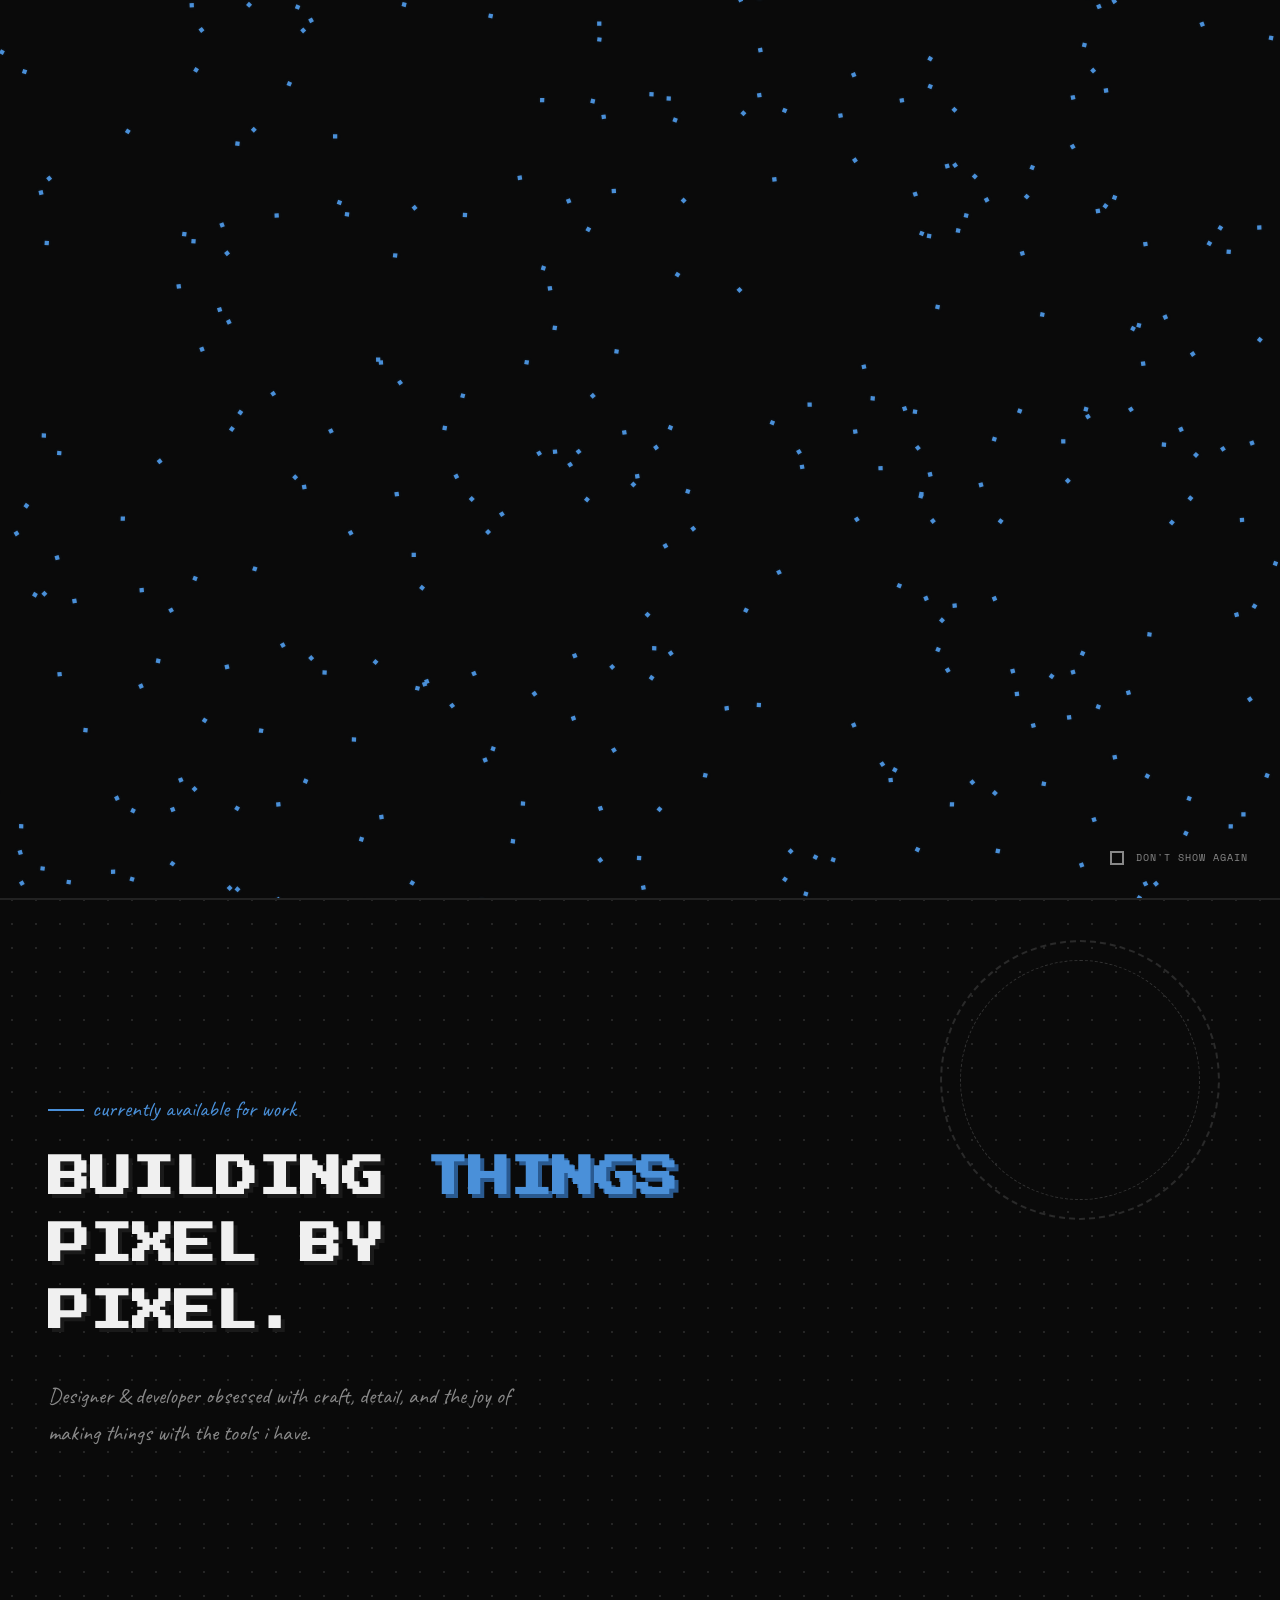
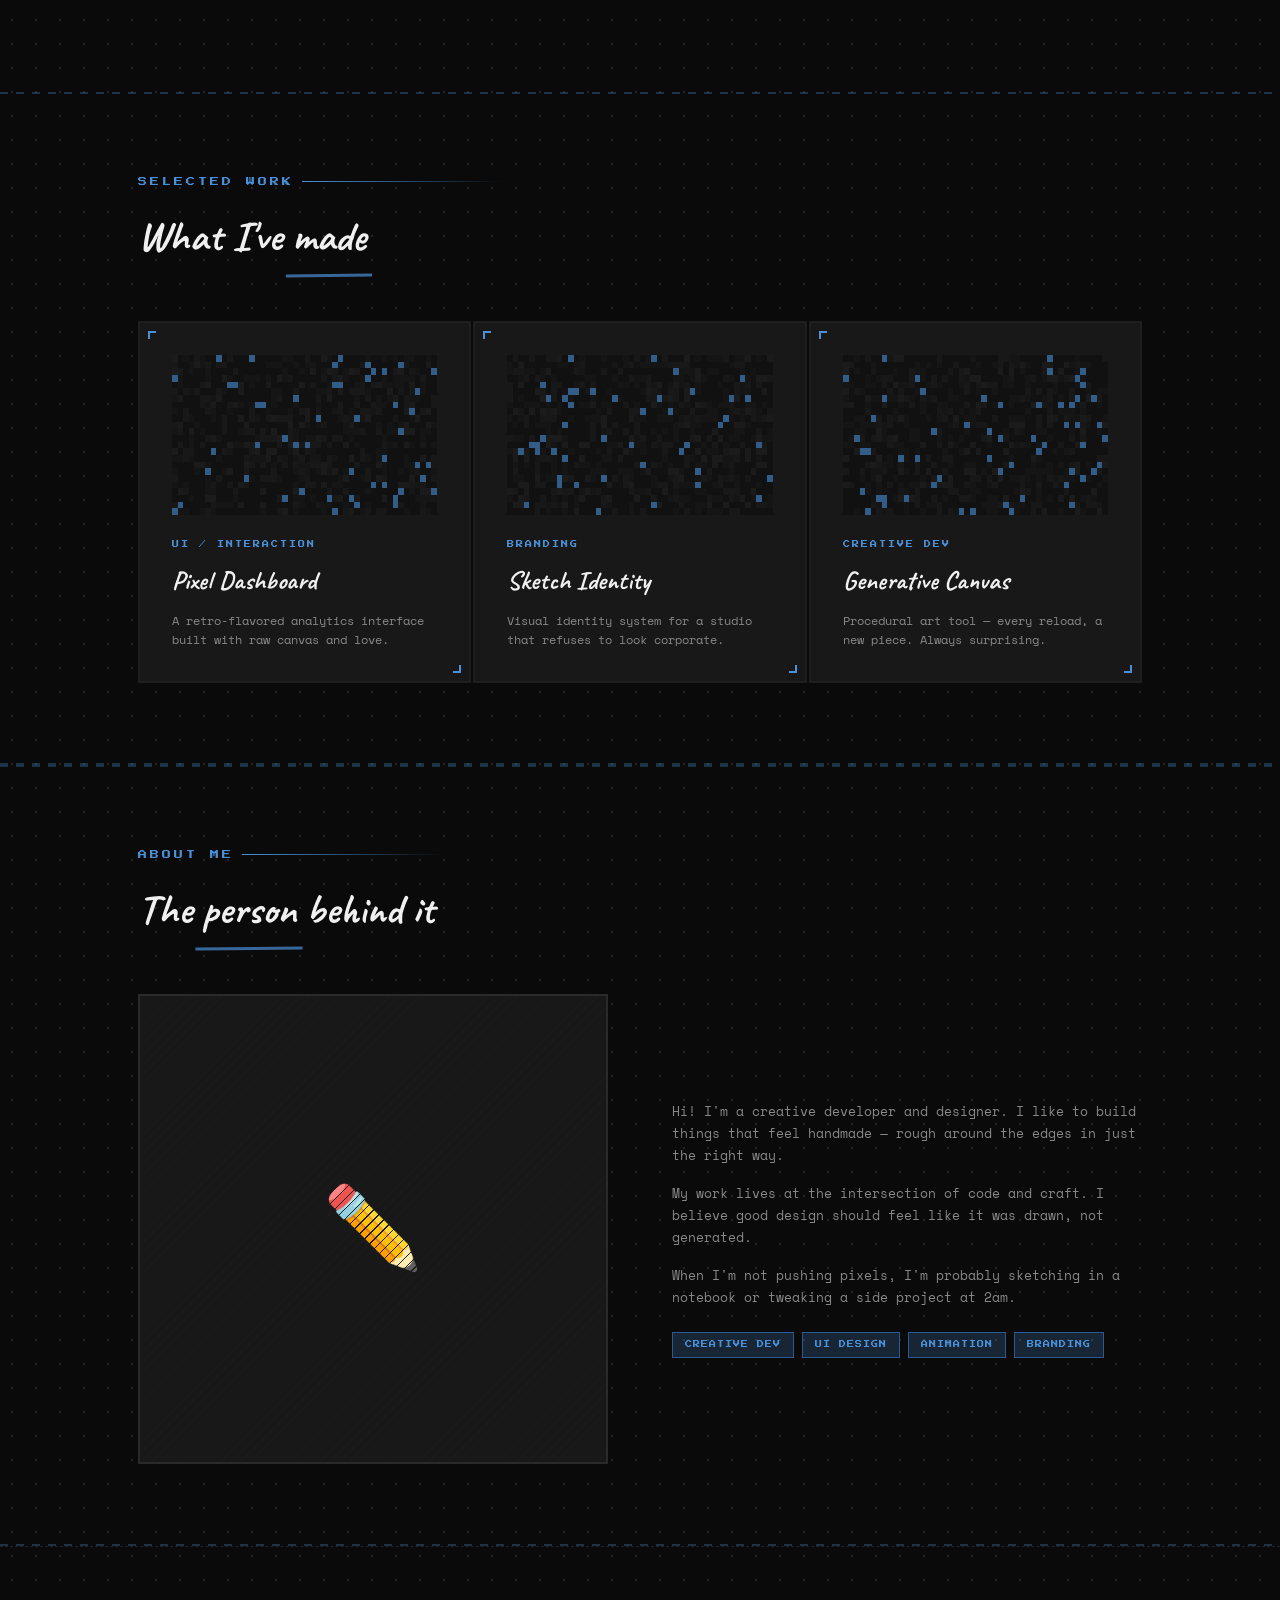
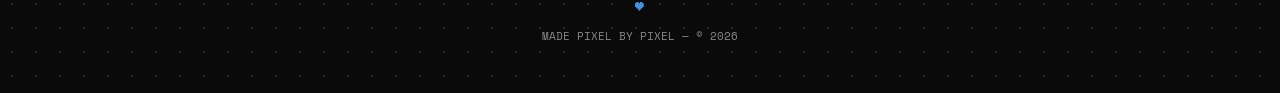
==== commit 05d52897: "feat: responsivness" ====
--- a/main.html
+++ b/main.html
@@ -22,7 +22,7 @@
   </div>
   <div id="entry-hint">
     <span class="hint-icon">↖</span>
-    <span>Move your mouse to reveal</span>
+    <span>Move your mouse or touch to reveal</span>
   </div>
   <div class="skip-container">
     <label class="skip-label">
@@ -41,6 +41,11 @@
     <li><a href="#about">about</a></li>
     <li><a href="#">contact</a></li>
   </ul>
+  <button id="menu-toggle" aria-label="Toggle menu">
+    <span class="bar"></span>
+    <span class="bar"></span>
+    <span class="bar"></span>
+  </button>
 </nav>
 
 <!-- ─── HERO ─────────────────────────────── -->
--- a/main.css
+++ b/main.css
@@ -98,12 +98,18 @@
   z-index: 100;
   opacity: 0;
   transform: translateY(-100%);
-  transition: opacity 1s ease, transform 1s ease;
+  transition:
+    opacity 1s ease,
+    transform 1s ease;
 }
 
 nav.visible {
   opacity: 1;
   transform: translateY(0);
+}
+
+#menu-toggle {
+  display: none;
 }
 
 .logo {
@@ -630,6 +636,47 @@
   nav {
     padding: 1rem 1.5rem;
   }
+
+  #menu-toggle {
+    display: flex;
+    flex-direction: column;
+    gap: 4px;
+    background: transparent;
+    border: none;
+    cursor: pointer;
+    z-index: 1001;
+  }
+
+  .bar {
+    width: 20px;
+    height: 3px;
+    background: var(--bay-blue);
+    image-rendering: pixelated;
+  }
+
+  .nav-links {
+    position: fixed;
+    top: 0;
+    right: -100%;
+    width: 70%;
+    height: 100vh;
+    background: var(--panel);
+    flex-direction: column;
+    justify-content: center;
+    align-items: center;
+    transition: right 0.3s cubic-bezier(0.4, 0, 0.2, 1);
+    box-shadow: -4px 0 0 var(--bay-dim);
+    z-index: 1000;
+  }
+
+  .nav-links.active {
+    right: 0;
+  }
+
+  .nav-links li {
+    margin: 1.5rem 0;
+  }
+
   .hero {
     padding: 3rem 1.5rem;
   }
@@ -672,7 +719,9 @@
   margin-bottom: 1.5rem;
   opacity: 0;
   transform: translateY(20px);
-  transition: opacity 1s ease, transform 1s ease;
+  transition:
+    opacity 1s ease,
+    transform 1s ease;
 }
 
 #name-reveal.visible {
@@ -684,8 +733,14 @@
   margin-top: 3rem;
   opacity: 0;
   transform: translateY(20px);
-  transition: opacity 1s ease 0.3s, transform 1s ease 0.3s;
+  transition:
+    opacity 1s ease 0.3s,
+    transform 1s ease 0.3s;
   z-index: 20;
+  flex-wrap: wrap;
+  justify-content: center;
+  padding: 0 1.5rem;
+  width: 100%;
 }
 
 .reveal-btns.visible {
@@ -763,7 +818,9 @@
 .pixel-cell.active {
   background-color: var(--bay-blue);
   box-shadow: 0 0 4px var(--bay-glow);
-  transition: transform 1.5s cubic-bezier(0.175, 0.885, 0.32, 1.275), opacity 0.5s ease;
+  transition:
+    transform 1.5s cubic-bezier(0.175, 0.885, 0.32, 1.275),
+    opacity 0.5s ease;
 }
 
 #entry-hint {
@@ -793,6 +850,10 @@
 }
 
 @keyframes bounce {
-  from { transform: translate(-2px, -2px); }
-  to { transform: translate(2px, 2px); }
-}
+  from {
+    transform: translate(-2px, -2px);
+  }
+  to {
+    transform: translate(2px, 2px);
+  }
+}
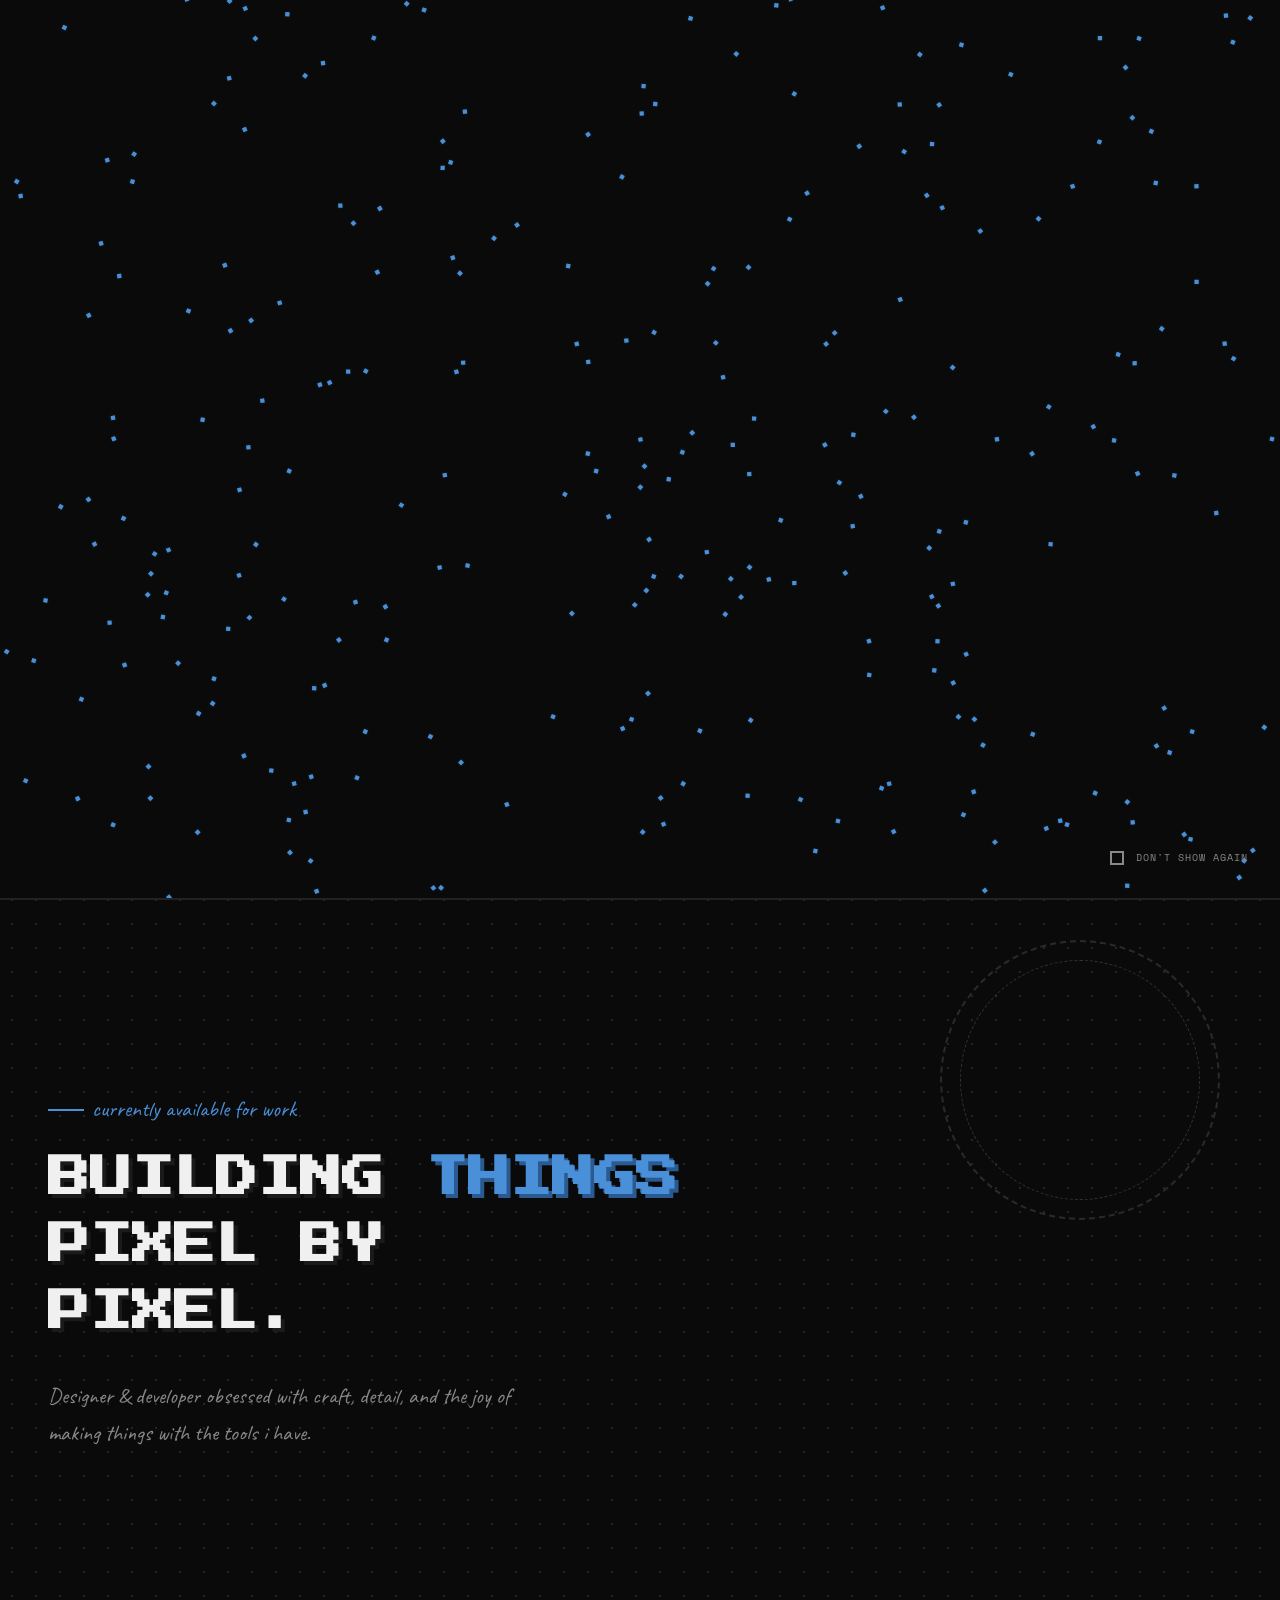
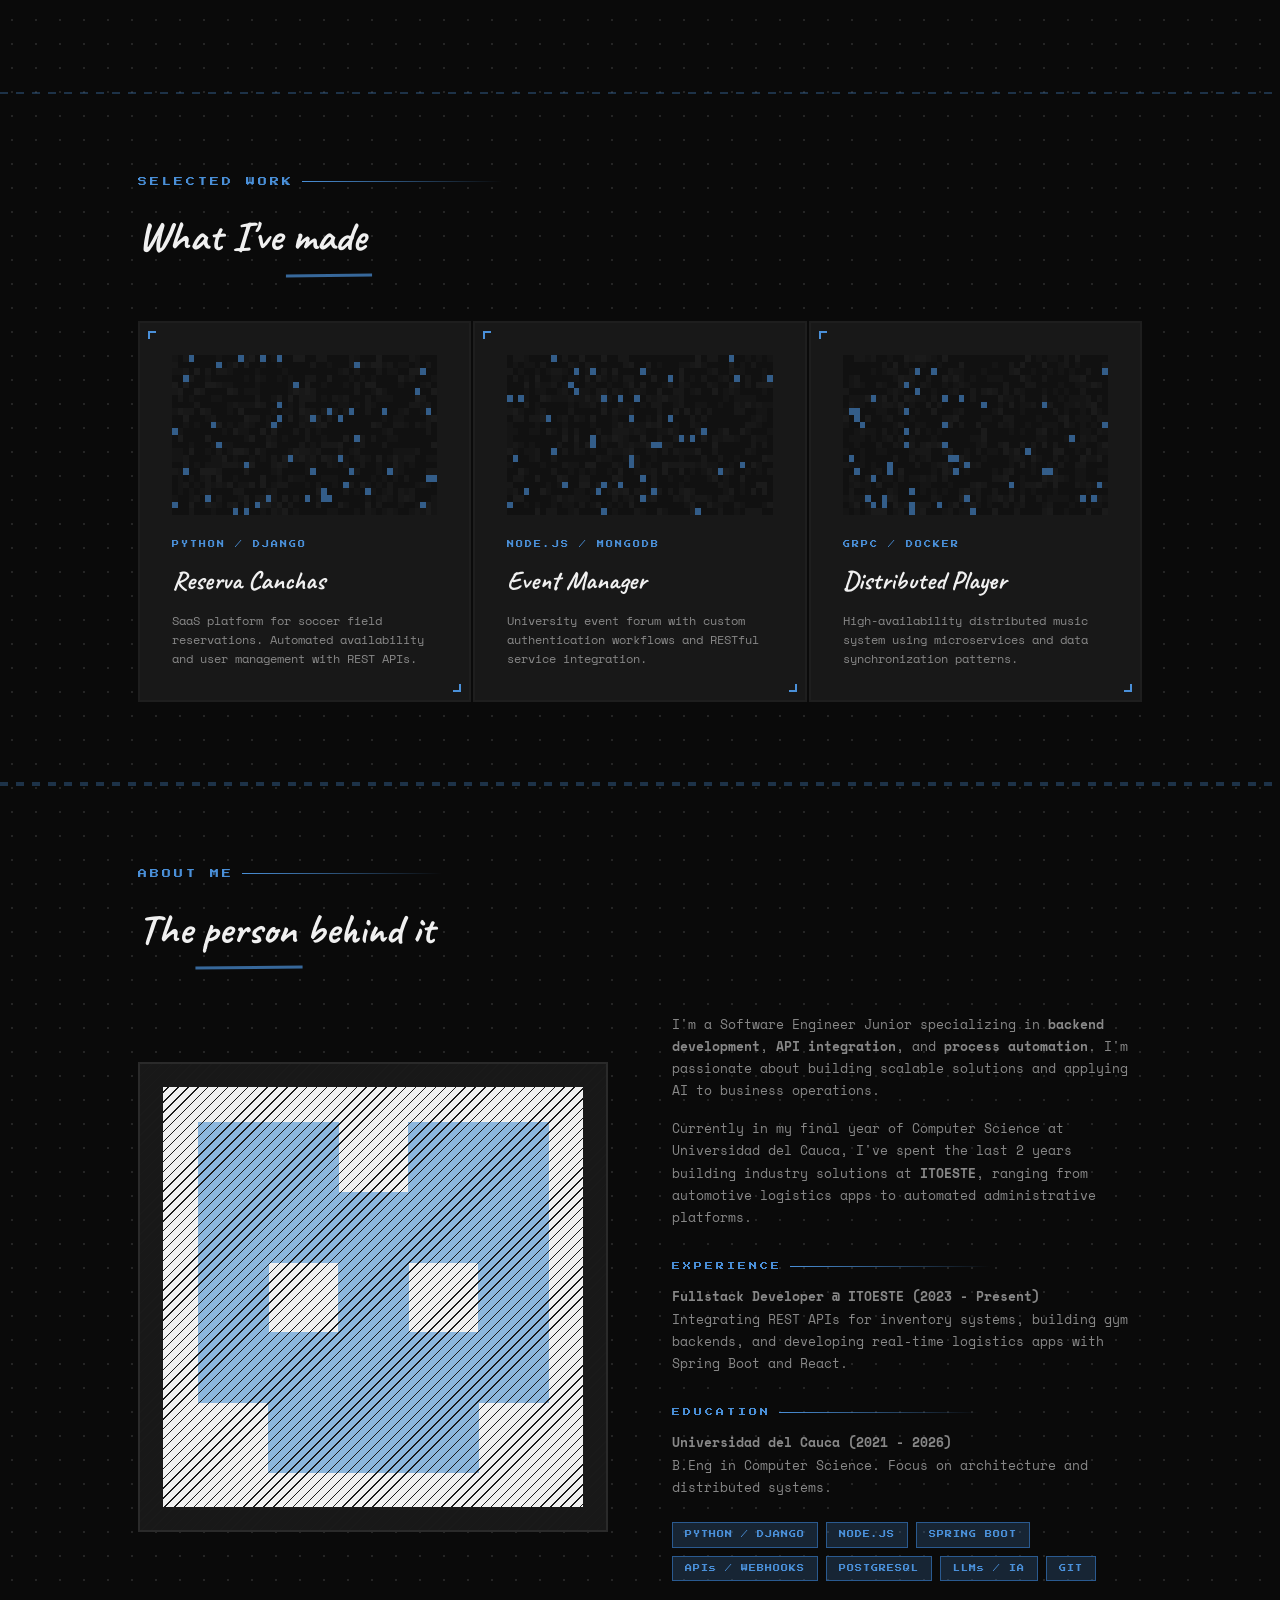
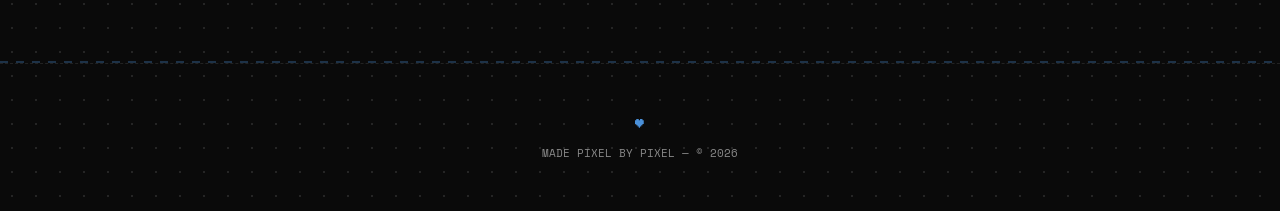
==== commit 8e20dba6: "feat: add personal data" ====
--- a/main.html
+++ b/main.html
@@ -12,7 +12,7 @@
 
 <!-- ─── ENTRY ANIMATION OVERLAY ──────────── -->
 <div id="entry-overlay">
-  <div id="name-reveal">Fredy</div>
+  <div id="name-reveal">Fredy Esteban</div>
   <div id="pixel-grid-container">
     <div id="pixel-grid"></div>
   </div>
@@ -35,11 +35,11 @@
 
 <!-- ─── NAV ─────────────────────────────── -->
 <nav>
-  <div class="logo">[ PORTFOLIO ]</div>
+  <div class="logo">[ FREDY.DEV ]</div>
   <ul class="nav-links">
     <li><a href="#work">work</a></li>
     <li><a href="#about">about</a></li>
-    <li><a href="#">contact</a></li>
+    <li><a href="mailto:ffrreeddyyes@gmail.com">contact</a></li>
   </ul>
   <button id="menu-toggle" aria-label="Toggle menu">
     <span class="bar"></span>
@@ -63,29 +63,30 @@
   <h2>What I've <span class="sketch-underline">made</span></h2>
 
   <div class="work-grid">
-    <div class="work-card">
+    <div class="work-card" onclick="window.open('https://github.com/cuybyter-alt/CanchaAppWeb', '_blank')">
       <div class="card-img">
         <canvas id="c1" width="48" height="24"></canvas>
       </div>
-      <div class="card-tag">UI / INTERACTION</div>
-      <div class="card-title">Pixel Dashboard</div>
-      <p class="card-desc">A retro-flavored analytics interface built with raw canvas and love.</p>
-    </div>
-    <div class="work-card">
+      <div class="card-tag">PYTHON / DJANGO</div>
+      <div class="card-title">Reserva Canchas</div>
+      <p class="card-desc">SaaS platform for soccer field reservations. Automated availability and user management with REST APIs.</p>
+    </div>
+
+    <div class="work-card" onclick="window.open('https://github.com/maxskaink/EventManager', '_blank')">
       <div class="card-img">
         <canvas id="c2" width="48" height="24"></canvas>
       </div>
-      <div class="card-tag">BRANDING</div>
-      <div class="card-title">Sketch Identity</div>
-      <p class="card-desc">Visual identity system for a studio that refuses to look corporate.</p>
-    </div>
-    <div class="work-card">
+      <div class="card-tag">NODE.JS / MONGODB</div>
+      <div class="card-title">Event Manager</div>
+      <p class="card-desc">University event forum with custom authentication workflows and RESTful service integration.</p>
+    </div>
+    <div class="work-card" onclick="window.open('https://github.com/Whouaaass/lsd_requerimiento_2', '_blank')">
       <div class="card-img">
         <canvas id="c3" width="48" height="24"></canvas>
       </div>
-      <div class="card-tag">CREATIVE DEV</div>
-      <div class="card-title">Generative Canvas</div>
-      <p class="card-desc">Procedural art tool — every reload, a new piece. Always surprising.</p>
+      <div class="card-tag">gRPC / DOCKER</div>
+      <div class="card-title">Distributed Player</div>
+      <p class="card-desc">High-availability distributed music system using microservices and data synchronization patterns.</p>
     </div>
   </div>
 </section>
@@ -190,16 +191,30 @@
   <h2>The <span class="sketch-underline">person</span> behind it</h2>
 
   <div class="about-wrap">
-    <div class="sketch-avatar">✏️</div>
+    <div class="sketch-avatar">
+        <img src="assets/person-image.png" alt="person-image" />
+    </div>
     <div class="about-text">
-      <p>Hi! I'm a creative developer and designer. I like to build things that feel handmade — rough around the edges in just the right way.</p>
-      <p>My work lives at the intersection of code and craft. I believe good design should feel like it was drawn, not generated.</p>
-      <p>When I'm not pushing pixels, I'm probably sketching in a notebook or tweaking a side project at 2am.</p>
+      <p>I'm a Software Engineer Junior specializing in <strong>backend development</strong>, <strong>API integration</strong>, and <strong>process automation</strong>. I'm passionate about building scalable solutions and applying AI to business operations.</p>
+      
+      <p>Currently in my final year of Computer Science at Universidad del Cauca, I've spent the last 2 years building industry solutions at <strong>ITOESTE</strong>, ranging from automotive logistics apps to automated administrative platforms.</p>
+
+      <div class="section-label" style="margin-top:2rem; font-size: 8px;">Experience</div>
+      <p><strong>Fullstack Developer @ ITOESTE (2023 - Present)</strong><br>
+      Integrating REST APIs for inventory systems, building gym backends, and developing real-time logistics apps with Spring Boot and React.</p>
+
+      <div class="section-label" style="margin-top:2rem; font-size: 8px;">Education</div>
+      <p><strong>Universidad del Cauca (2021 - 2026)</strong><br>
+      B.Eng in Computer Science. Focus on architecture and distributed systems.</p>
+
       <div class="skill-list">
-        <span class="skill-pill">CREATIVE DEV</span>
-        <span class="skill-pill">UI DESIGN</span>
-        <span class="skill-pill">ANIMATION</span>
-        <span class="skill-pill">BRANDING</span>
+        <span class="skill-pill">PYTHON / DJANGO</span>
+        <span class="skill-pill">NODE.JS</span>
+        <span class="skill-pill">SPRING BOOT</span>
+        <span class="skill-pill">APIs / WEBHOOKS</span>
+        <span class="skill-pill">POSTGRESQL</span>
+        <span class="skill-pill">LLMs / IA</span>
+        <span class="skill-pill">GIT</span>
       </div>
     </div>
   </div>
